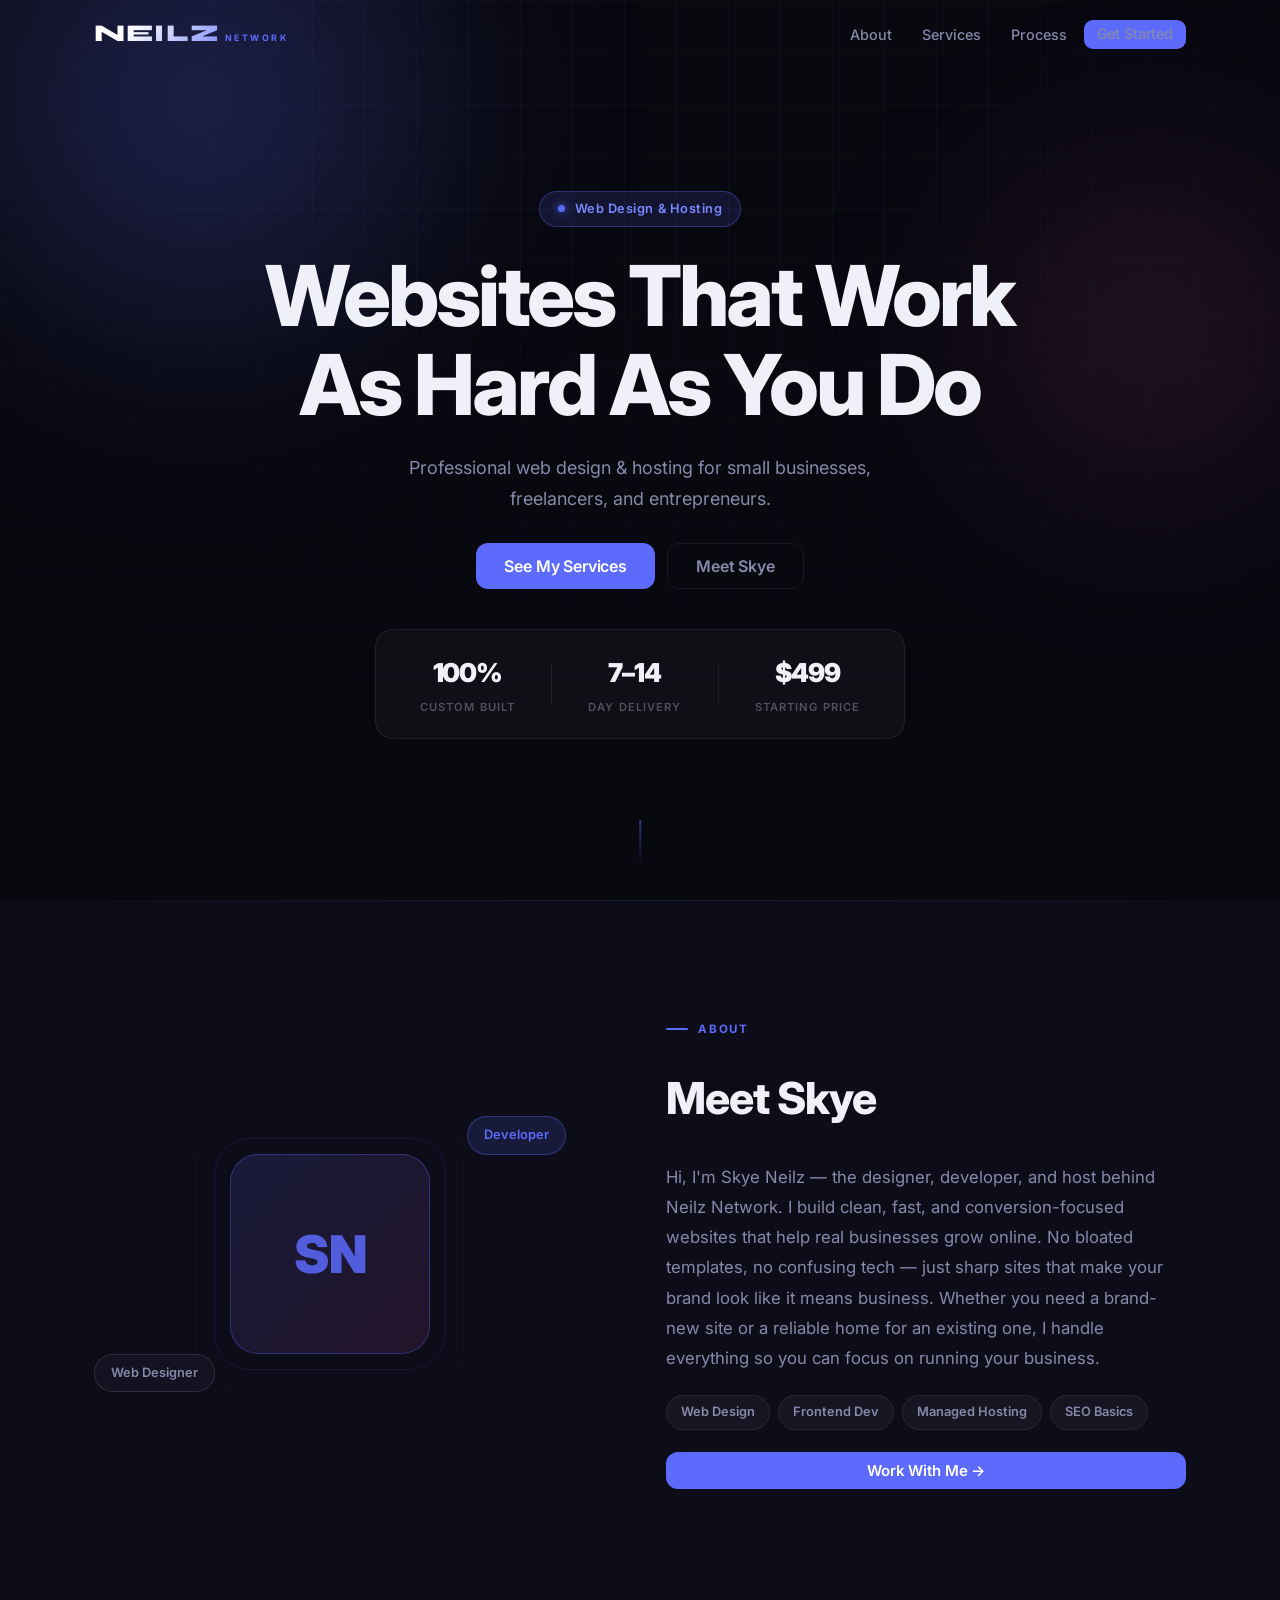
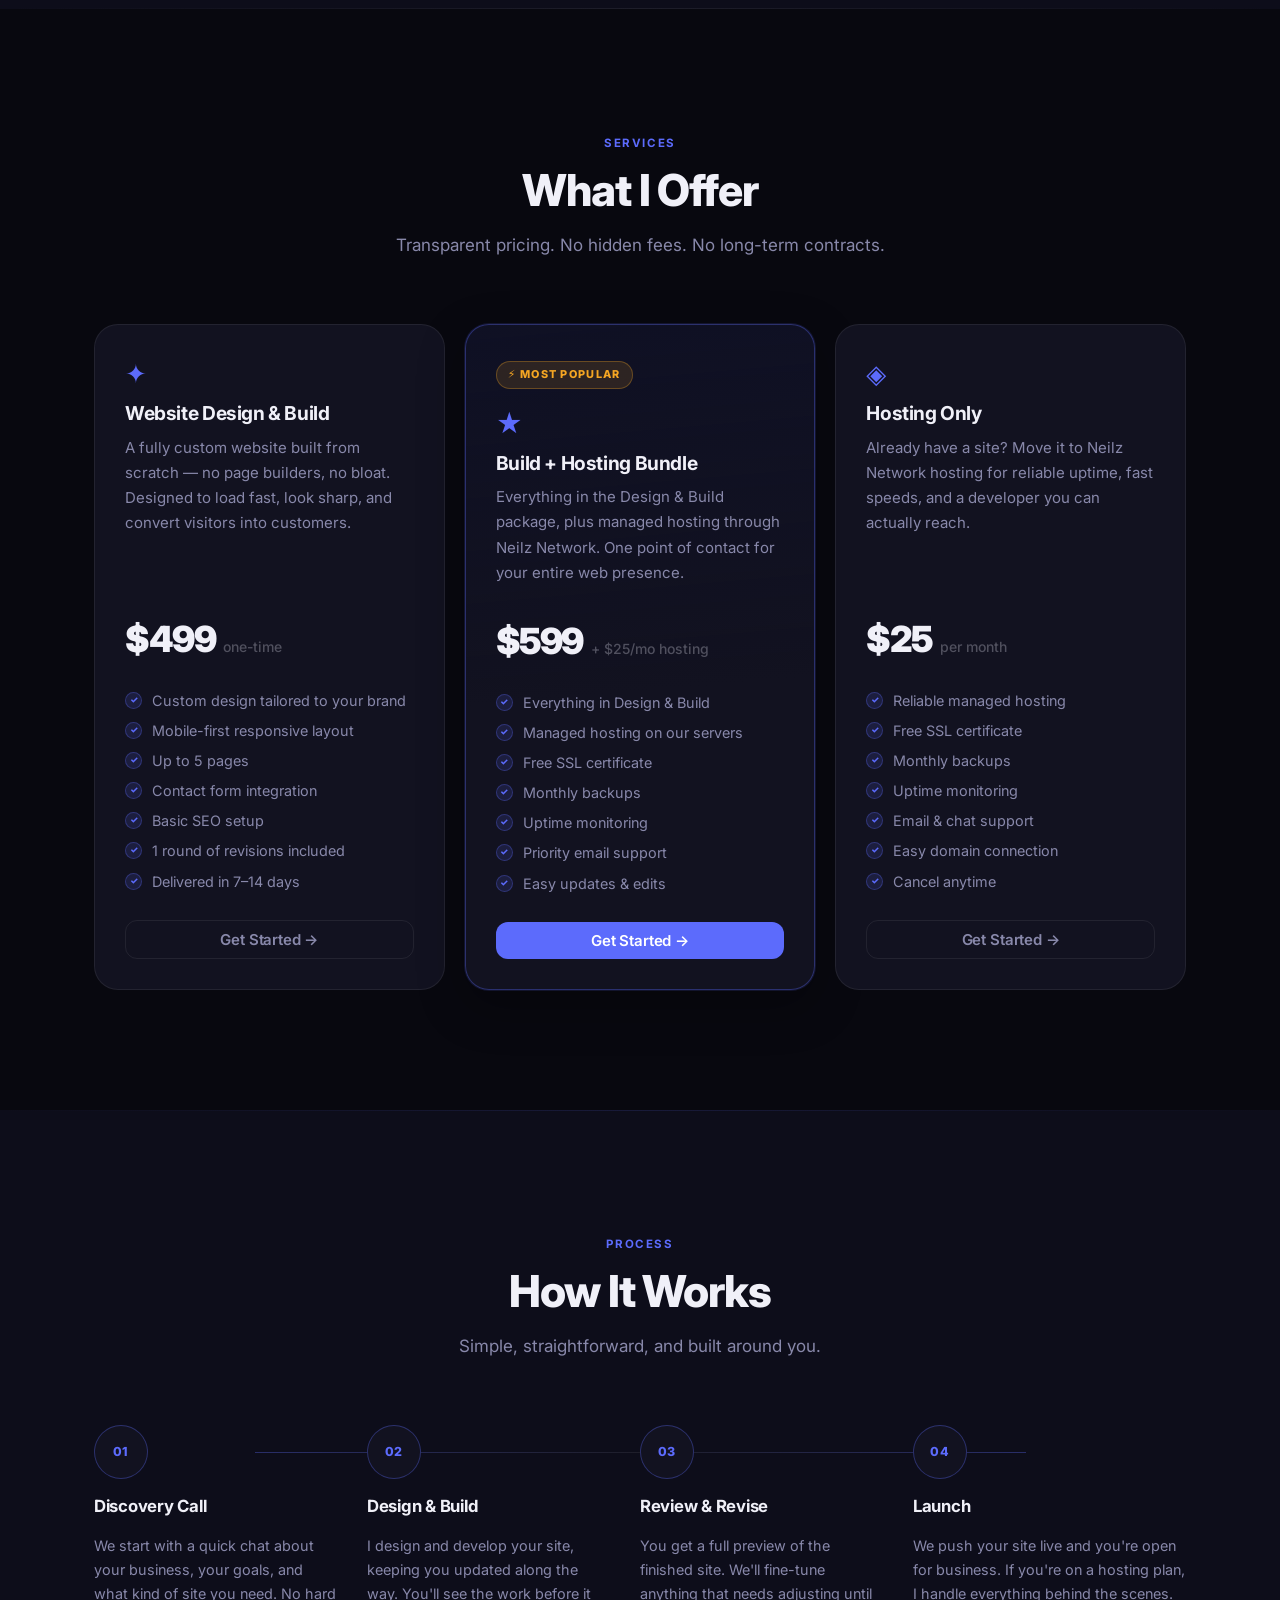
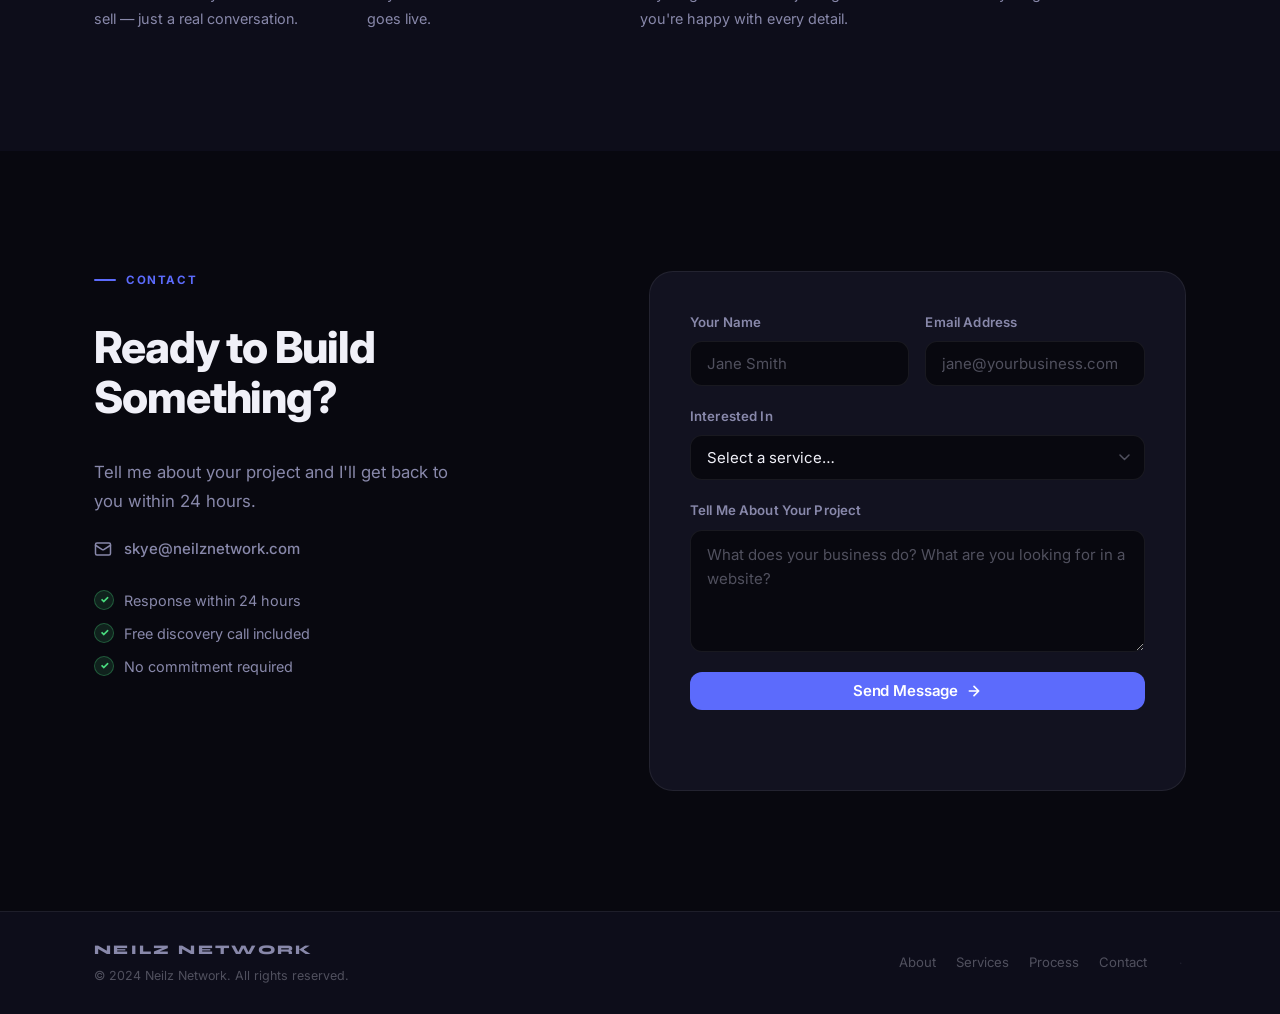
==== index.html @ bbca2c6b "Initial commit — Neilz Network website" ====
<!DOCTYPE html>
<html lang="en">
<head>
  <meta charset="UTF-8">
  <meta name="viewport" content="width=device-width, initial-scale=1.0">
  <title>Neilz Network — Professional Web Design & Hosting</title>
  <meta name="description" content="Professional web design and hosting for small businesses, freelancers, and entrepreneurs. Sites that work as hard as you do.">
  <link rel="preconnect" href="https://fonts.googleapis.com">
  <link rel="preconnect" href="https://fonts.gstatic.com" crossorigin>
  <link href="https://fonts.googleapis.com/css2?family=Inter:wght@400;500;600;700;800;900&family=Syne:wght@700;800&display=swap" rel="stylesheet">
  <link rel="stylesheet" href="css/style.css">
</head>
<body>

  <!-- ── NAV ── -->
  <nav class="nav" id="nav">
    <div class="container nav__inner">
      <a href="#" class="nav__logo">
        <span class="logo-text">NEILZ</span>
        <span class="logo-sub">NETWORK</span>
      </a>
      <ul class="nav__links" id="nav-links">
        <li><a href="#about">About</a></li>
        <li><a href="#services">Services</a></li>
        <li><a href="#process">Process</a></li>
        <li><a href="#contact" class="btn btn--sm btn--primary">Get Started</a></li>
      </ul>
      <button class="nav__hamburger" id="hamburger" aria-label="Open menu" aria-expanded="false">
        <span></span><span></span><span></span>
      </button>
    </div>
  </nav>

  <!-- ── HERO ── -->
  <section class="hero" id="hero">
    <div class="hero__bg">
      <div class="hero__grid"></div>
      <div class="hero__orb hero__orb--1"></div>
      <div class="hero__orb hero__orb--2"></div>
    </div>
    <div class="container hero__inner">
      <div class="hero__badge">
        <span class="hero__badge-dot"></span>
        Web Design &amp; Hosting
      </div>
      <h1 class="hero__headline" id="hero-headline">
        Websites That Work<br>As Hard As You Do
      </h1>
      <p class="hero__sub" id="hero-sub">
        Professional web design &amp; hosting for small businesses, freelancers, and entrepreneurs.
      </p>
      <div class="hero__ctas">
        <a href="#services" class="btn btn--primary btn--lg" id="hero-cta">See My Services</a>
        <a href="#about" class="btn btn--ghost btn--lg">Meet Skye</a>
      </div>
      <div class="hero__stats">
        <div class="stat">
          <span class="stat__num">100%</span>
          <span class="stat__label">Custom Built</span>
        </div>
        <div class="stat__divider"></div>
        <div class="stat">
          <span class="stat__num">7–14</span>
          <span class="stat__label">Day Delivery</span>
        </div>
        <div class="stat__divider"></div>
        <div class="stat">
          <span class="stat__num">$499</span>
          <span class="stat__label">Starting Price</span>
        </div>
      </div>
    </div>
    <div class="hero__scroll-indicator" aria-hidden="true">
      <span></span>
    </div>
  </section>

  <!-- ── ABOUT ── -->
  <section class="about section" id="about">
    <div class="container about__inner">
      <div class="about__visual" aria-hidden="true">
        <div class="about__avatar-wrap">
          <div class="about__avatar">
            <span class="about__initials" id="about-initials">SN</span>
          </div>
          <div class="about__avatar-ring about__avatar-ring--1"></div>
          <div class="about__avatar-ring about__avatar-ring--2"></div>
        </div>
        <div class="about__tag about__tag--1">Web Designer</div>
        <div class="about__tag about__tag--2">Developer</div>
      </div>
      <div class="about__content">
        <div class="section-label">About</div>
        <h2 class="section-title" id="about-title">Meet Skye</h2>
        <p class="about__text" id="about-text">
          Hi, I'm Skye Neilz — the designer, developer, and host behind Neilz Network.
        </p>
        <div class="about__skills">
          <span class="skill-tag">Web Design</span>
          <span class="skill-tag">Frontend Dev</span>
          <span class="skill-tag">Managed Hosting</span>
          <span class="skill-tag">SEO Basics</span>
        </div>
        <a href="#contact" class="btn btn--primary">Work With Me →</a>
      </div>
    </div>
  </section>

  <!-- ── SERVICES ── -->
  <section class="services section" id="services">
    <div class="container">
      <div class="section-header">
        <div class="section-label">Services</div>
        <h2 class="section-title">What I Offer</h2>
        <p class="section-sub">Transparent pricing. No hidden fees. No long-term contracts.</p>
      </div>
      <div class="services__grid" id="services-grid">
        <!-- populated by main.js -->
      </div>
    </div>
  </section>

  <!-- ── PROCESS ── -->
  <section class="process section" id="process">
    <div class="container">
      <div class="section-header">
        <div class="section-label">Process</div>
        <h2 class="section-title">How It Works</h2>
        <p class="section-sub">Simple, straightforward, and built around you.</p>
      </div>
      <div class="process__steps" id="process-steps">
        <!-- populated by main.js -->
      </div>
    </div>
  </section>

  <!-- ── CONTACT ── -->
  <section class="contact section" id="contact">
    <div class="container contact__inner">
      <div class="contact__content">
        <div class="section-label">Contact</div>
        <h2 class="section-title">Ready to Build<br>Something?</h2>
        <p class="contact__sub">Tell me about your project and I'll get back to you within 24 hours.</p>
        <div class="contact__details">
          <a href="mailto:skye@neilznetwork.com" class="contact__email" id="contact-email">
            <svg width="18" height="18" viewBox="0 0 24 24" fill="none" stroke="currentColor" stroke-width="2" stroke-linecap="round" stroke-linejoin="round" aria-hidden="true">
              <rect x="2" y="4" width="20" height="16" rx="2"/>
              <path d="m22 7-8.97 5.7a1.94 1.94 0 0 1-2.06 0L2 7"/>
            </svg>
            <span id="contact-email-text">skye@neilznetwork.com</span>
          </a>
        </div>
        <div class="contact__promise">
          <div class="promise-item">
            <span class="promise-check">✓</span> Response within 24 hours
          </div>
          <div class="promise-item">
            <span class="promise-check">✓</span> Free discovery call included
          </div>
          <div class="promise-item">
            <span class="promise-check">✓</span> No commitment required
          </div>
        </div>
      </div>
      <form class="contact__form" id="contact-form" novalidate>
        <div class="form-row">
          <div class="form-group">
            <label for="contact-name">Your Name</label>
            <input type="text" id="contact-name" name="name" placeholder="Jane Smith" required autocomplete="name">
          </div>
          <div class="form-group">
            <label for="contact-email-field">Email Address</label>
            <input type="email" id="contact-email-field" name="email" placeholder="jane@yourbusiness.com" required autocomplete="email">
          </div>
        </div>
        <div class="form-group">
          <label for="contact-service">Interested In</label>
          <select id="contact-service" name="service">
            <option value="">Select a service…</option>
          </select>
        </div>
        <div class="form-group">
          <label for="contact-message">Tell Me About Your Project</label>
          <textarea id="contact-message" name="message" rows="4" placeholder="What does your business do? What are you looking for in a website?"></textarea>
        </div>
        <button type="submit" class="btn btn--primary btn--full">
          Send Message
          <svg width="16" height="16" viewBox="0 0 24 24" fill="none" stroke="currentColor" stroke-width="2.5" stroke-linecap="round" stroke-linejoin="round" aria-hidden="true"><path d="M5 12h14M12 5l7 7-7 7"/></svg>
        </button>
        <p class="form-note" id="form-note" role="status" aria-live="polite"></p>
      </form>
    </div>
  </section>

  <!-- ── FOOTER ── -->
  <footer class="footer">
    <div class="container footer__inner">
      <div class="footer__left">
        <span class="footer__logo">NEILZ NETWORK</span>
        <p class="footer__copy" id="footer-copy">© 2024 Neilz Network. All rights reserved.</p>
      </div>
      <div class="footer__right">
        <nav class="footer__nav" aria-label="Footer navigation">
          <a href="#about">About</a>
          <a href="#services">Services</a>
          <a href="#process">Process</a>
          <a href="#contact">Contact</a>
        </nav>
        <!-- Hidden admin link — do not style obviously -->
        <a href="admin/" class="footer__admin-link" tabindex="-1" aria-hidden="true">&middot;</a>
      </div>
    </div>
  </footer>

  <script src="js/main.js"></script>
</body>
</html>
---- css/style.css ----
/* ============================================================
   NEILZ NETWORK — Main Stylesheet
   ============================================================ */

/* --- Reset & Base --- */
*, *::before, *::after { box-sizing: border-box; margin: 0; padding: 0; }

:root {
  --bg:           #08080f;
  --surface:      #0d0d1a;
  --card:         #121220;
  --card-hover:   #171728;
  --border:       rgba(255, 255, 255, 0.07);
  --border-hi:    rgba(255, 255, 255, 0.12);

  --accent:       #5c6bfc;
  --accent-light: #7a87fd;
  --accent-dim:   rgba(92, 107, 252, 0.14);
  --accent-glow:  rgba(92, 107, 252, 0.28);
  --accent-border:rgba(92, 107, 252, 0.35);

  --gold:         #f5a623;
  --gold-dim:     rgba(245, 166, 35, 0.13);
  --gold-border:  rgba(245, 166, 35, 0.30);

  --green:        #4ade80;
  --red:          #f87171;

  --text:         #f0f0f8;
  --text-muted:   #8888aa;
  --text-dim:     #50505e;

  --radius:       12px;
  --radius-lg:    18px;
  --radius-xl:    24px;
  --radius-full:  9999px;

  --ease:         cubic-bezier(0.25, 0.46, 0.45, 0.94);
  --t:            0.2s;
  --t-slow:       0.4s;

  --nav-h:        70px;
  --max-w:        1140px;
}

html { scroll-behavior: smooth; font-size: 16px; }

body {
  font-family: 'Inter', system-ui, -apple-system, sans-serif;
  background: var(--bg);
  color: var(--text);
  line-height: 1.6;
  overflow-x: hidden;
  -webkit-font-smoothing: antialiased;
  -moz-osx-font-smoothing: grayscale;
}

h1, h2, h3 {
  line-height: 1.12;
  font-weight: 800;
  letter-spacing: -0.025em;
  color: var(--text);
}

p { color: var(--text-muted); }
a { color: inherit; text-decoration: none; }
ul { list-style: none; }
input, select, textarea, button { font-family: inherit; }
img { display: block; max-width: 100%; }

/* --- Layout --- */
.container {
  max-width: var(--max-w);
  margin: 0 auto;
  padding: 0 24px;
}

.section { padding: 120px 0; }

/* --- Section labels & headings --- */
.section-label {
  display: inline-flex;
  align-items: center;
  gap: 10px;
  font-size: 0.72rem;
  font-weight: 700;
  letter-spacing: 0.14em;
  text-transform: uppercase;
  color: var(--accent);
  margin-bottom: 14px;
}

.section-label::before {
  content: '';
  display: block;
  width: 22px;
  height: 2px;
  background: var(--accent);
  border-radius: 2px;
  flex-shrink: 0;
}

.section-title {
  font-size: clamp(2rem, 4vw, 2.75rem);
  margin-bottom: 16px;
}

.section-sub {
  font-size: 1.0625rem;
  color: var(--text-muted);
  max-width: 500px;
  line-height: 1.7;
}

.section-header {
  text-align: center;
  margin-bottom: 64px;
}

.section-header .section-label {
  justify-content: center;
}

.section-header .section-label::before { display: none; }
.section-header .section-sub { margin: 0 auto; }

/* ============================================================
   BUTTONS
   ============================================================ */
.btn {
  display: inline-flex;
  align-items: center;
  justify-content: center;
  gap: 8px;
  font-weight: 600;
  font-size: 0.9375rem;
  letter-spacing: -0.01em;
  border: none;
  border-radius: var(--radius);
  padding: 11px 22px;
  cursor: pointer;
  transition: background var(--t) var(--ease),
              color var(--t) var(--ease),
              border-color var(--t) var(--ease),
              box-shadow var(--t) var(--ease),
              transform var(--t) var(--ease);
  white-space: nowrap;
  text-decoration: none;
  line-height: 1;
}

.btn--sm  { padding: 8px 16px; font-size: 0.85rem; border-radius: 9px; }
.btn--lg  { padding: 14px 28px; font-size: 1rem; }
.btn--full { width: 100%; }

.btn--primary {
  background: var(--accent);
  color: #fff;
}
.btn--primary:hover {
  background: var(--accent-light);
  box-shadow: 0 0 28px var(--accent-glow);
  transform: translateY(-1px);
}
.btn--primary:active { transform: translateY(0); }

.btn--ghost {
  background: transparent;
  color: var(--text-muted);
  border: 1px solid var(--border);
}
.btn--ghost:hover {
  color: var(--text);
  border-color: var(--border-hi);
  background: rgba(255, 255, 255, 0.04);
}

/* ============================================================
   NAV
   ============================================================ */
.nav {
  position: fixed;
  inset: 0 0 auto 0;
  z-index: 200;
  height: var(--nav-h);
  transition: background var(--t-slow), backdrop-filter var(--t-slow), border-color var(--t-slow);
  border-bottom: 1px solid transparent;
}

.nav.scrolled {
  background: rgba(8, 8, 15, 0.88);
  backdrop-filter: blur(20px) saturate(1.4);
  -webkit-backdrop-filter: blur(20px) saturate(1.4);
  border-bottom-color: var(--border);
}

.nav__inner {
  display: flex;
  align-items: center;
  justify-content: space-between;
  height: 100%;
}

.nav__logo {
  display: flex;
  align-items: baseline;
  gap: 5px;
  text-decoration: none;
  flex-shrink: 0;
}

.logo-text {
  font-family: 'Syne', sans-serif;
  font-size: 1.5rem;
  font-weight: 800;
  letter-spacing: 0.05em;
  background: linear-gradient(135deg, #fff 30%, var(--accent-light) 100%);
  -webkit-background-clip: text;
  -webkit-text-fill-color: transparent;
  background-clip: text;
}

.logo-sub {
  font-size: 0.55rem;
  font-weight: 700;
  letter-spacing: 0.28em;
  text-transform: uppercase;
  color: var(--accent);
  -webkit-text-fill-color: var(--accent);
}

.nav__links {
  display: flex;
  align-items: center;
  gap: 4px;
}

.nav__links a {
  font-size: 0.9rem;
  font-weight: 500;
  color: var(--text-muted);
  padding: 7px 13px;
  border-radius: 9px;
  transition: color var(--t), background var(--t);
}

.nav__links a:not(.btn):hover {
  color: var(--text);
  background: rgba(255,255,255,0.05);
}

.nav__hamburger {
  display: none;
  flex-direction: column;
  gap: 5px;
  background: none;
  border: none;
  cursor: pointer;
  padding: 6px;
  border-radius: 8px;
}

.nav__hamburger span {
  display: block;
  width: 22px;
  height: 2px;
  background: var(--text-muted);
  border-radius: 2px;
  transition: transform var(--t), opacity var(--t);
}

.nav__hamburger.open span:nth-child(1) { transform: translateY(7px) rotate(45deg); }
.nav__hamburger.open span:nth-child(2) { opacity: 0; }
.nav__hamburger.open span:nth-child(3) { transform: translateY(-7px) rotate(-45deg); }

/* Mobile nav drawer */
.nav__links.mobile-open {
  display: flex;
  flex-direction: column;
  align-items: stretch;
  position: fixed;
  top: var(--nav-h);
  left: 0;
  right: 0;
  background: rgba(8, 8, 15, 0.97);
  backdrop-filter: blur(24px);
  -webkit-backdrop-filter: blur(24px);
  border-bottom: 1px solid var(--border);
  padding: 16px 20px 24px;
  gap: 4px;
}

.nav__links.mobile-open a {
  padding: 12px 16px;
  font-size: 1rem;
}

/* ============================================================
   HERO
   ============================================================ */
.hero {
  position: relative;
  min-height: 100vh;
  display: flex;
  align-items: center;
  padding: calc(var(--nav-h) + 60px) 0 100px;
  overflow: hidden;
}

/* Background layers */
.hero__bg { position: absolute; inset: 0; z-index: 0; pointer-events: none; }

.hero__grid {
  position: absolute;
  inset: 0;
  background-image:
    linear-gradient(rgba(92, 107, 252, 0.055) 1px, transparent 1px),
    linear-gradient(90deg, rgba(92, 107, 252, 0.055) 1px, transparent 1px);
  background-size: 52px 52px;
  mask-image: radial-gradient(ellipse 80% 70% at 50% 10%, black 30%, transparent 100%);
  -webkit-mask-image: radial-gradient(ellipse 80% 70% at 50% 10%, black 30%, transparent 100%);
}

.hero__orb {
  position: absolute;
  border-radius: 50%;
  filter: blur(90px);
  pointer-events: none;
}

.hero__orb--1 {
  width: 700px;
  height: 700px;
  background: radial-gradient(circle, rgba(92, 107, 252, 0.32), transparent 65%);
  top: -250px;
  left: -150px;
  animation: orbFloat1 18s ease-in-out infinite;
}

.hero__orb--2 {
  width: 500px;
  height: 500px;
  background: radial-gradient(circle, rgba(220, 80, 180, 0.18), transparent 65%);
  top: 80px;
  right: -120px;
  animation: orbFloat2 22s ease-in-out infinite;
}

@keyframes orbFloat1 {
  0%, 100% { transform: translate(0, 0) scale(1); }
  50% { transform: translate(40px, 30px) scale(1.05); }
}

@keyframes orbFloat2 {
  0%, 100% { transform: translate(0, 0) scale(1); }
  50% { transform: translate(-30px, 20px) scale(0.95); }
}

/* Hero content */
.hero__inner {
  position: relative;
  z-index: 1;
  display: flex;
  flex-direction: column;
  align-items: center;
  text-align: center;
  gap: 24px;
}

.hero__badge {
  display: inline-flex;
  align-items: center;
  gap: 10px;
  background: var(--accent-dim);
  border: 1px solid var(--accent-border);
  color: var(--accent-light);
  font-size: 0.8rem;
  font-weight: 600;
  letter-spacing: 0.04em;
  padding: 7px 18px;
  border-radius: var(--radius-full);
  animation: fadeSlideDown 0.6s var(--ease) both;
}

.hero__badge-dot {
  width: 7px;
  height: 7px;
  border-radius: 50%;
  background: var(--accent);
  box-shadow: 0 0 10px var(--accent);
  flex-shrink: 0;
  animation: pulse 2.5s ease infinite;
}

@keyframes pulse {
  0%, 100% { opacity: 1; transform: scale(1); }
  50% { opacity: 0.4; transform: scale(0.75); }
}

.hero__headline {
  font-size: clamp(2.8rem, 7.5vw, 5.25rem);
  letter-spacing: -0.035em;
  line-height: 1.06;
  max-width: 840px;
  animation: fadeSlideDown 0.7s var(--ease) 0.1s both;
}

.hero__sub {
  font-size: 1.125rem;
  color: var(--text-muted);
  max-width: 480px;
  line-height: 1.72;
  animation: fadeSlideDown 0.7s var(--ease) 0.2s both;
}

.hero__ctas {
  display: flex;
  gap: 12px;
  flex-wrap: wrap;
  justify-content: center;
  margin-top: 4px;
  animation: fadeSlideDown 0.7s var(--ease) 0.3s both;
}

.hero__stats {
  display: flex;
  align-items: center;
  gap: 36px;
  margin-top: 16px;
  padding: 22px 44px;
  background: rgba(255, 255, 255, 0.03);
  border: 1px solid var(--border);
  border-radius: var(--radius-lg);
  animation: fadeSlideDown 0.7s var(--ease) 0.4s both;
}

.stat { text-align: center; }

.stat__num {
  display: block;
  font-size: 1.625rem;
  font-weight: 900;
  color: var(--text);
  letter-spacing: -0.04em;
}

.stat__label {
  display: block;
  font-size: 0.7rem;
  font-weight: 600;
  color: var(--text-dim);
  text-transform: uppercase;
  letter-spacing: 0.1em;
  margin-top: 5px;
}

.stat__divider {
  width: 1px;
  height: 40px;
  background: var(--border);
  flex-shrink: 0;
}

.hero__scroll-indicator {
  position: absolute;
  bottom: 36px;
  left: 50%;
  transform: translateX(-50%);
  display: flex;
  flex-direction: column;
  align-items: center;
  opacity: 0.5;
}

.hero__scroll-indicator span {
  display: block;
  width: 1.5px;
  height: 44px;
  background: linear-gradient(to bottom, var(--accent), transparent);
  animation: scrollDrop 2.2s ease infinite;
}

@keyframes scrollDrop {
  0%   { transform: scaleY(0); transform-origin: top; opacity: 1; }
  45%  { transform: scaleY(1); transform-origin: top; opacity: 1; }
  55%  { transform: scaleY(1); transform-origin: bottom; opacity: 1; }
  100% { transform: scaleY(0); transform-origin: bottom; opacity: 0; }
}

@keyframes fadeSlideDown {
  from { opacity: 0; transform: translateY(18px); }
  to   { opacity: 1; transform: translateY(0); }
}

/* ============================================================
   ABOUT
   ============================================================ */
.about {
  background: var(--surface);
  position: relative;
  overflow: hidden;
}

.about::before, .about::after {
  content: '';
  position: absolute;
  left: 0; right: 0;
  height: 1px;
}
.about::before { top: 0; background: linear-gradient(90deg, transparent, var(--accent-dim), transparent); }
.about::after  { bottom: 0; background: linear-gradient(90deg, transparent, var(--border), transparent); }

.about__inner {
  display: grid;
  grid-template-columns: 1fr 1.1fr;
  gap: 100px;
  align-items: center;
}

.about__visual {
  position: relative;
  display: flex;
  align-items: center;
  justify-content: center;
  height: 340px;
}

.about__avatar-wrap {
  position: relative;
  display: flex;
  align-items: center;
  justify-content: center;
}

.about__avatar {
  width: 200px;
  height: 200px;
  border-radius: 28px;
  background: linear-gradient(135deg, var(--accent-dim), rgba(220, 80, 180, 0.1));
  border: 1px solid var(--accent-border);
  display: flex;
  align-items: center;
  justify-content: center;
  position: relative;
  z-index: 2;
}

.about__initials {
  font-size: 3.25rem;
  font-weight: 900;
  color: var(--accent);
  letter-spacing: -0.02em;
  opacity: 0.85;
}

.about__avatar-ring {
  position: absolute;
  border-radius: 36px;
  border: 1px solid var(--accent-border);
  z-index: 1;
}

.about__avatar-ring--1 {
  width: 232px;
  height: 232px;
  opacity: 0.35;
  animation: ringPulse 3s ease infinite;
}

.about__avatar-ring--2 {
  width: 268px;
  height: 268px;
  opacity: 0.15;
  animation: ringPulse 3s ease 1s infinite;
}

@keyframes ringPulse {
  0%, 100% { transform: scale(1); }
  50% { transform: scale(1.03); }
}

.about__tag {
  position: absolute;
  background: var(--card);
  border: 1px solid var(--border-hi);
  border-radius: 100px;
  padding: 8px 16px;
  font-size: 0.8rem;
  font-weight: 600;
  color: var(--text-muted);
  white-space: nowrap;
}

.about__tag--1 { bottom: 32px; left: 0; }
.about__tag--2 { top: 32px; right: 0; color: var(--accent); border-color: var(--accent-border); background: var(--accent-dim); }

.about__content {
  display: flex;
  flex-direction: column;
  gap: 22px;
}

.about__text {
  font-size: 1.05rem;
  line-height: 1.8;
  color: var(--text-muted);
}

.about__skills {
  display: flex;
  flex-wrap: wrap;
  gap: 8px;
}

.skill-tag {
  font-size: 0.8rem;
  font-weight: 600;
  color: var(--text-muted);
  background: rgba(255, 255, 255, 0.04);
  border: 1px solid var(--border);
  padding: 6px 14px;
  border-radius: var(--radius-full);
  transition: all var(--t);
}

.skill-tag:hover {
  color: var(--accent);
  border-color: var(--accent-border);
  background: var(--accent-dim);
}

/* ============================================================
   SERVICES
   ============================================================ */
.services { background: var(--bg); }

.services__grid {
  display: grid;
  grid-template-columns: repeat(3, 1fr);
  gap: 20px;
  align-items: stretch;
}

.service-card {
  background: var(--card);
  border: 1px solid var(--border);
  border-radius: var(--radius-xl);
  padding: 36px 30px 30px;
  display: flex;
  flex-direction: column;
  position: relative;
  overflow: hidden;
  transition: border-color var(--t-slow), box-shadow var(--t-slow), transform var(--t-slow);
}

.service-card::before {
  content: '';
  position: absolute;
  inset: 0;
  background: radial-gradient(circle at 50% 0%, var(--accent-dim), transparent 65%);
  opacity: 0;
  transition: opacity var(--t-slow);
  pointer-events: none;
}

.service-card:hover {
  border-color: var(--accent-border);
  transform: translateY(-6px);
  box-shadow: 0 24px 64px rgba(0, 0, 0, 0.5), 0 0 0 1px rgba(92, 107, 252, 0.12);
}

.service-card:hover::before { opacity: 1; }

.service-card--featured {
  border-color: var(--accent-border);
  background: linear-gradient(175deg, rgba(92, 107, 252, 0.09) 0%, var(--card) 55%);
  box-shadow: 0 0 0 1px rgba(92, 107, 252, 0.14), 0 16px 48px rgba(0, 0, 0, 0.3);
}

.service-card--featured:hover {
  box-shadow: 0 0 0 1px rgba(92, 107, 252, 0.45), 0 28px 80px rgba(92, 107, 252, 0.18);
}

.service-card__badge {
  display: inline-flex;
  align-items: center;
  gap: 6px;
  background: var(--gold-dim);
  border: 1px solid var(--gold-border);
  color: var(--gold);
  font-size: 0.68rem;
  font-weight: 800;
  letter-spacing: 0.12em;
  text-transform: uppercase;
  padding: 4px 11px;
  border-radius: var(--radius-full);
  margin-bottom: 22px;
  width: fit-content;
}

.service-card__icon {
  font-size: 1.625rem;
  color: var(--accent);
  margin-bottom: 16px;
  line-height: 1;
  display: block;
}

.service-card__name {
  font-size: 1.2rem;
  font-weight: 700;
  margin-bottom: 10px;
  letter-spacing: -0.02em;
}

.service-card__desc {
  font-size: 0.9375rem;
  color: var(--text-muted);
  line-height: 1.68;
  flex: 1;
}

.service-card__price {
  display: flex;
  align-items: baseline;
  flex-wrap: wrap;
  gap: 8px;
  margin: 28px 0 22px;
}

.price-main {
  font-size: 2.25rem;
  font-weight: 900;
  color: var(--text);
  letter-spacing: -0.04em;
}

.price-note {
  font-size: 0.875rem;
  color: var(--text-dim);
  font-weight: 500;
}

.service-card__features {
  display: flex;
  flex-direction: column;
  gap: 10px;
  margin-bottom: 28px;
}

.feature-item {
  display: flex;
  align-items: flex-start;
  gap: 10px;
  font-size: 0.9rem;
  color: var(--text-muted);
  line-height: 1.4;
}

.feature-check {
  display: flex;
  align-items: center;
  justify-content: center;
  width: 17px;
  height: 17px;
  min-width: 17px;
  background: var(--accent-dim);
  border: 1px solid rgba(92, 107, 252, 0.3);
  border-radius: 50%;
  font-size: 0.58rem;
  color: var(--accent);
  font-weight: 800;
  margin-top: 1px;
}

.service-card .btn {
  margin-top: auto;
}

/* ============================================================
   PROCESS
   ============================================================ */
.process {
  background: var(--surface);
  position: relative;
}

.process::before {
  content: '';
  position: absolute;
  top: 0; left: 0; right: 0;
  height: 1px;
  background: linear-gradient(90deg, transparent, var(--accent-dim), transparent);
}

.process__steps {
  display: grid;
  grid-template-columns: repeat(4, 1fr);
  gap: 0;
  position: relative;
}

.process__connector {
  position: absolute;
  top: 27px;
  left: calc(12.5% + 24px);
  right: calc(12.5% + 24px);
  height: 1px;
  background: linear-gradient(90deg, var(--accent-border), var(--border), var(--accent-border));
}

.process-step {
  padding: 0 28px 0 0;
  display: flex;
  flex-direction: column;
  gap: 18px;
}

.process-step:last-child { padding-right: 0; }

.process-step__num {
  width: 54px;
  height: 54px;
  border-radius: 50%;
  background: var(--card);
  border: 1px solid var(--accent-border);
  display: flex;
  align-items: center;
  justify-content: center;
  font-size: 0.78rem;
  font-weight: 800;
  letter-spacing: 0.06em;
  color: var(--accent);
  position: relative;
  z-index: 1;
  flex-shrink: 0;
  transition: background var(--t), box-shadow var(--t);
}

.process-step:hover .process-step__num {
  background: var(--accent-dim);
  box-shadow: 0 0 20px var(--accent-glow);
}

.process-step__title {
  font-size: 1.05rem;
  font-weight: 700;
  letter-spacing: -0.015em;
}

.process-step__desc {
  font-size: 0.9rem;
  color: var(--text-muted);
  line-height: 1.68;
}

/* ============================================================
   CONTACT
   ============================================================ */
.contact { background: var(--bg); }

.contact__inner {
  display: grid;
  grid-template-columns: 1fr 1.15fr;
  gap: 88px;
  align-items: start;
}

.contact__content {
  display: flex;
  flex-direction: column;
  gap: 20px;
  position: sticky;
  top: calc(var(--nav-h) + 28px);
}

.contact__sub {
  font-size: 1.05rem;
  line-height: 1.75;
  color: var(--text-muted);
  max-width: 360px;
}

.contact__details {
  display: flex;
  flex-direction: column;
  gap: 10px;
}

.contact__email {
  display: inline-flex;
  align-items: center;
  gap: 12px;
  color: var(--text-muted);
  font-size: 0.9375rem;
  font-weight: 500;
  transition: color var(--t);
}

.contact__email:hover { color: var(--accent); }

.contact__promise {
  display: flex;
  flex-direction: column;
  gap: 10px;
  margin-top: 8px;
}

.promise-item {
  display: flex;
  align-items: center;
  gap: 10px;
  font-size: 0.9rem;
  color: var(--text-muted);
}

.promise-check {
  display: inline-flex;
  align-items: center;
  justify-content: center;
  width: 20px;
  height: 20px;
  border-radius: 50%;
  background: rgba(74, 222, 128, 0.12);
  border: 1px solid rgba(74, 222, 128, 0.3);
  color: var(--green);
  font-size: 0.65rem;
  font-weight: 800;
  flex-shrink: 0;
}

/* Form */
.contact__form {
  background: var(--card);
  border: 1px solid var(--border);
  border-radius: var(--radius-xl);
  padding: 40px;
  display: flex;
  flex-direction: column;
  gap: 20px;
}

.form-row {
  display: grid;
  grid-template-columns: 1fr 1fr;
  gap: 16px;
}

.form-group {
  display: flex;
  flex-direction: column;
  gap: 8px;
}

.form-group label {
  font-size: 0.83rem;
  font-weight: 600;
  color: var(--text-muted);
  letter-spacing: 0.01em;
}

.form-group input,
.form-group select,
.form-group textarea {
  width: 100%;
  background: var(--bg);
  border: 1px solid var(--border);
  border-radius: var(--radius);
  padding: 12px 16px;
  color: var(--text);
  font-size: 0.9375rem;
  outline: none;
  transition: border-color var(--t), box-shadow var(--t), background var(--t);
  -webkit-appearance: none;
  appearance: none;
}

.form-group select {
  background-image: url("data:image/svg+xml,%3Csvg xmlns='http://www.w3.org/2000/svg' width='11' height='7' viewBox='0 0 11 7'%3E%3Cpath d='M1 1l4.5 4.5L10 1' stroke='%2350505e' stroke-width='1.5' fill='none' stroke-linecap='round' stroke-linejoin='round'/%3E%3C/svg%3E");
  background-repeat: no-repeat;
  background-position: right 14px center;
  padding-right: 38px;
  cursor: pointer;
}

.form-group select option {
  background: var(--card);
  color: var(--text);
}

.form-group input:focus,
.form-group select:focus,
.form-group textarea:focus {
  border-color: var(--accent);
  background: rgba(8, 8, 15, 0.8);
  box-shadow: 0 0 0 3px var(--accent-dim);
}

.form-group input::placeholder,
.form-group textarea::placeholder {
  color: var(--text-dim);
}

.form-group textarea {
  resize: vertical;
  min-height: 120px;
  line-height: 1.6;
}

.form-note {
  font-size: 0.85rem;
  text-align: center;
  min-height: 20px;
  transition: color var(--t);
}

.form-note.success { color: var(--green); }
.form-note.error   { color: var(--red); }

/* ============================================================
   FOOTER
   ============================================================ */
.footer {
  background: var(--surface);
  border-top: 1px solid var(--border);
  padding: 28px 0;
}

.footer__inner {
  display: flex;
  align-items: center;
  justify-content: space-between;
  gap: 24px;
}

.footer__left {
  display: flex;
  flex-direction: column;
  gap: 5px;
}

.footer__logo {
  font-family: 'Syne', sans-serif;
  font-size: 0.82rem;
  font-weight: 800;
  letter-spacing: 0.18em;
  color: var(--text-muted);
}

.footer__copy {
  font-size: 0.78rem;
  color: var(--text-dim);
}

.footer__right {
  display: flex;
  align-items: center;
  gap: 28px;
}

.footer__nav {
  display: flex;
  gap: 20px;
  flex-wrap: wrap;
}

.footer__nav a {
  font-size: 0.82rem;
  color: var(--text-dim);
  transition: color var(--t);
}

.footer__nav a:hover { color: var(--text-muted); }

/* Invisible admin link — just a dot that blends in */
.footer__admin-link {
  font-size: 0.75rem;
  color: var(--text-dim);
  opacity: 0.3;
  transition: opacity var(--t);
  line-height: 1;
  padding: 4px;
}

.footer__admin-link:hover { opacity: 0.7; }

/* ============================================================
   SCROLL ANIMATIONS
   ============================================================ */
.reveal {
  opacity: 0;
  transform: translateY(22px);
  transition: opacity 0.65s var(--ease), transform 0.65s var(--ease);
}

.reveal.visible {
  opacity: 1;
  transform: translateY(0);
}

.reveal-delay-1 { transition-delay: 0.1s; }
.reveal-delay-2 { transition-delay: 0.2s; }
.reveal-delay-3 { transition-delay: 0.3s; }
.reveal-delay-4 { transition-delay: 0.4s; }

/* ============================================================
   RESPONSIVE
   ============================================================ */
@media (max-width: 1024px) {
  .services__grid {
    grid-template-columns: 1fr;
    max-width: 500px;
    margin: 0 auto;
  }

  .service-card--featured { order: -1; }

  .about__inner {
    grid-template-columns: 1fr;
    gap: 52px;
  }

  .about__visual { height: 220px; }

  .process__steps { grid-template-columns: repeat(2, 1fr); gap: 44px; }
  .process__connector { display: none; }

  .contact__inner { grid-template-columns: 1fr; gap: 52px; }
  .contact__content { position: static; }
}

@media (max-width: 768px) {
  :root { --nav-h: 62px; }

  .nav__links:not(.mobile-open) { display: none; }
  .nav__hamburger { display: flex; }

  .section { padding: 80px 0; }

  .hero { padding-bottom: 80px; }

  .hero__stats {
    flex-direction: column;
    gap: 20px;
    padding: 20px 32px;
    width: 100%;
    max-width: 300px;
  }

  .stat__divider { width: 48px; height: 1px; }

  .about__visual { display: none; }

  .process__steps { grid-template-columns: 1fr; gap: 36px; }

  .section-header { margin-bottom: 44px; }

  .footer__inner { flex-direction: column; align-items: flex-start; gap: 20px; }
  .footer__right { flex-direction: column; align-items: flex-start; gap: 16px; }
  .footer__nav { gap: 16px; }

  .contact__form { padding: 28px 20px; }
  .form-row { grid-template-columns: 1fr; }
}

@media (max-width: 480px) {
  .hero__ctas { flex-direction: column; align-items: stretch; }
  .hero__ctas .btn { text-align: center; justify-content: center; }
  .hero__stats { max-width: 100%; }
  .hero__headline { font-size: 2.6rem; }
}
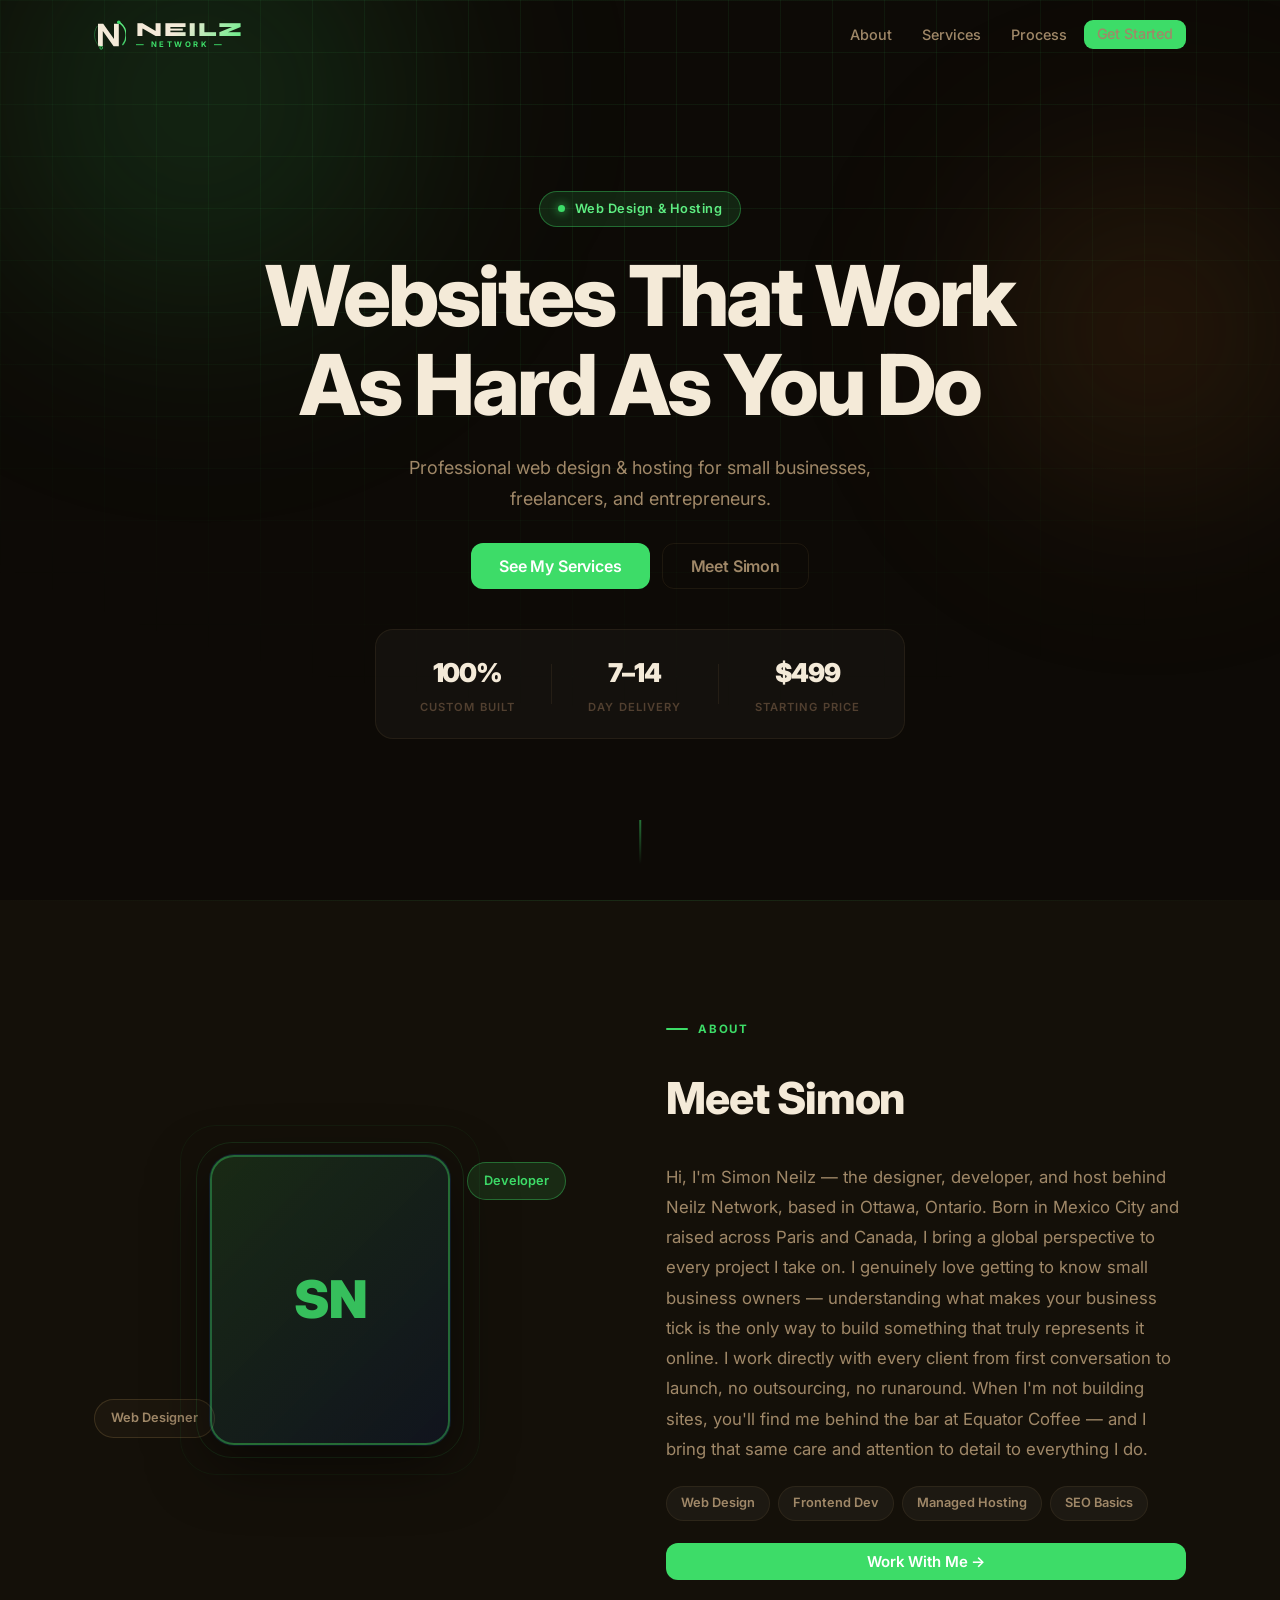
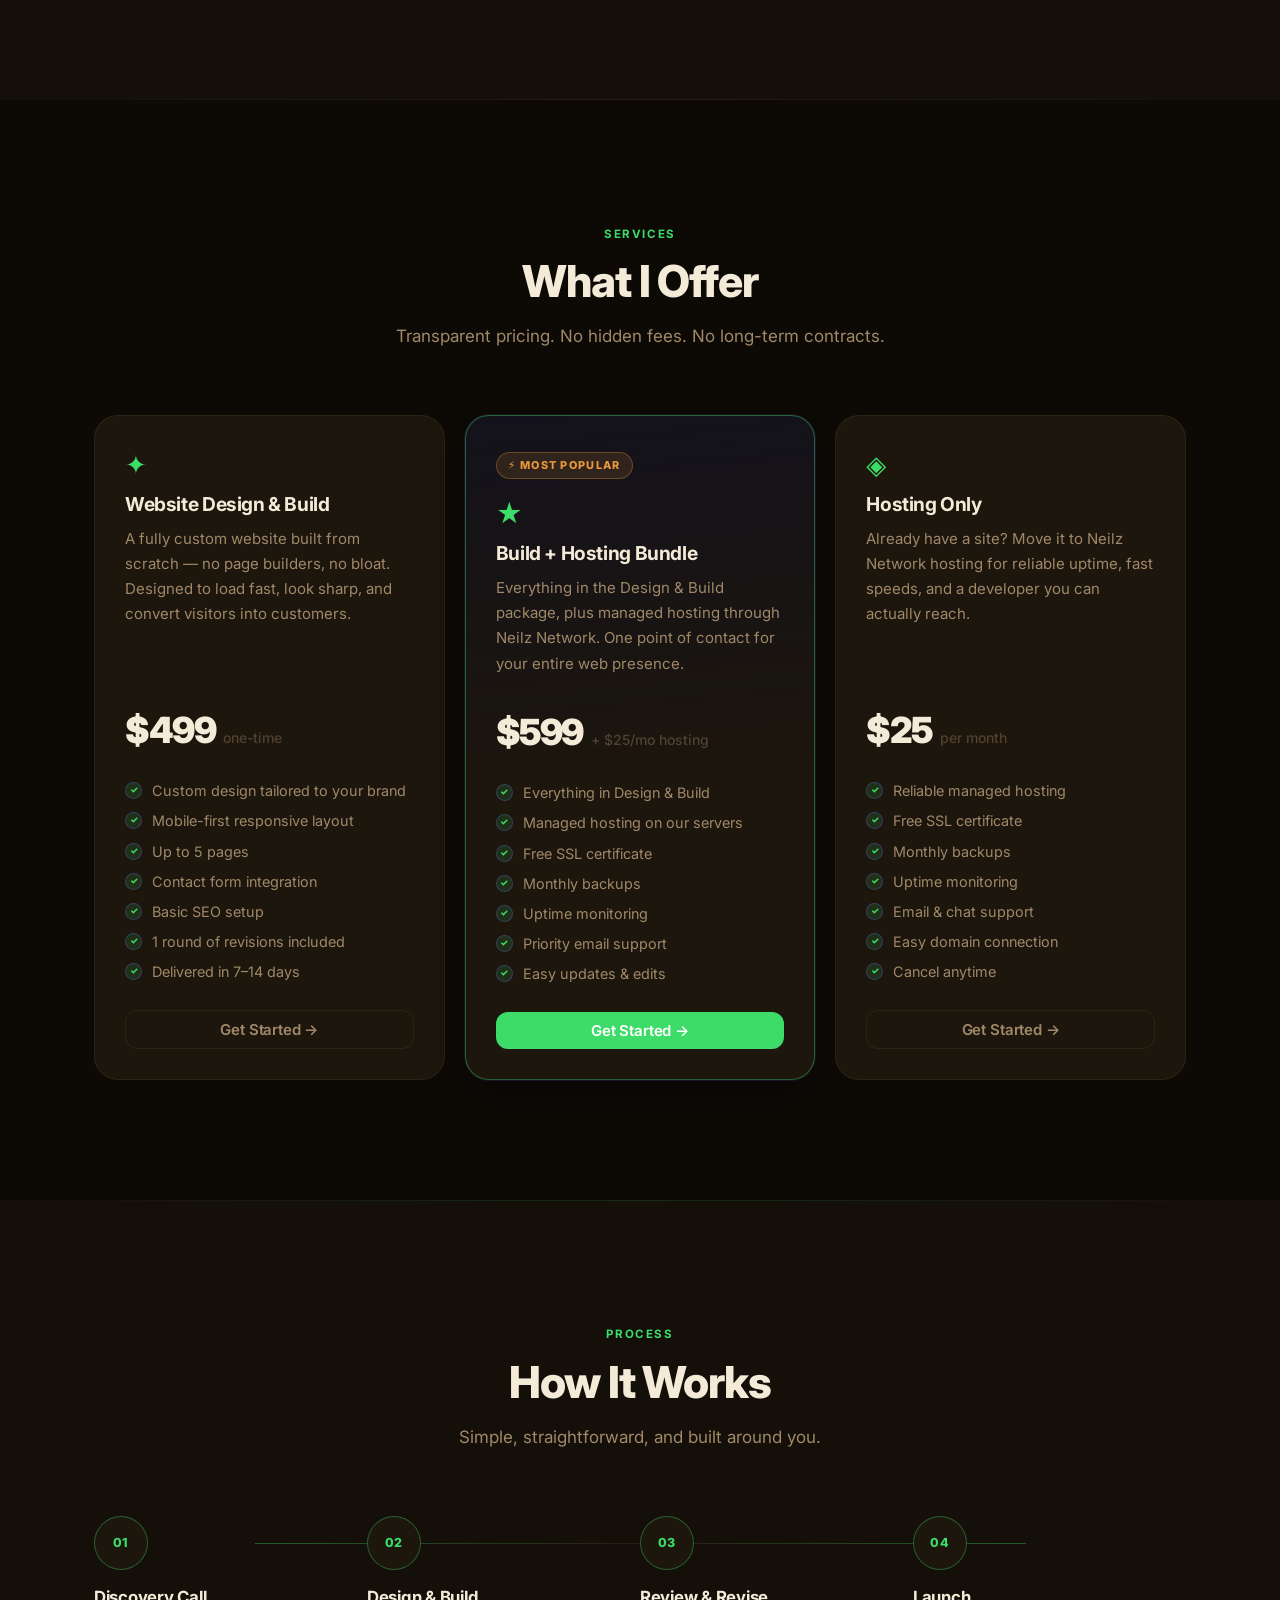
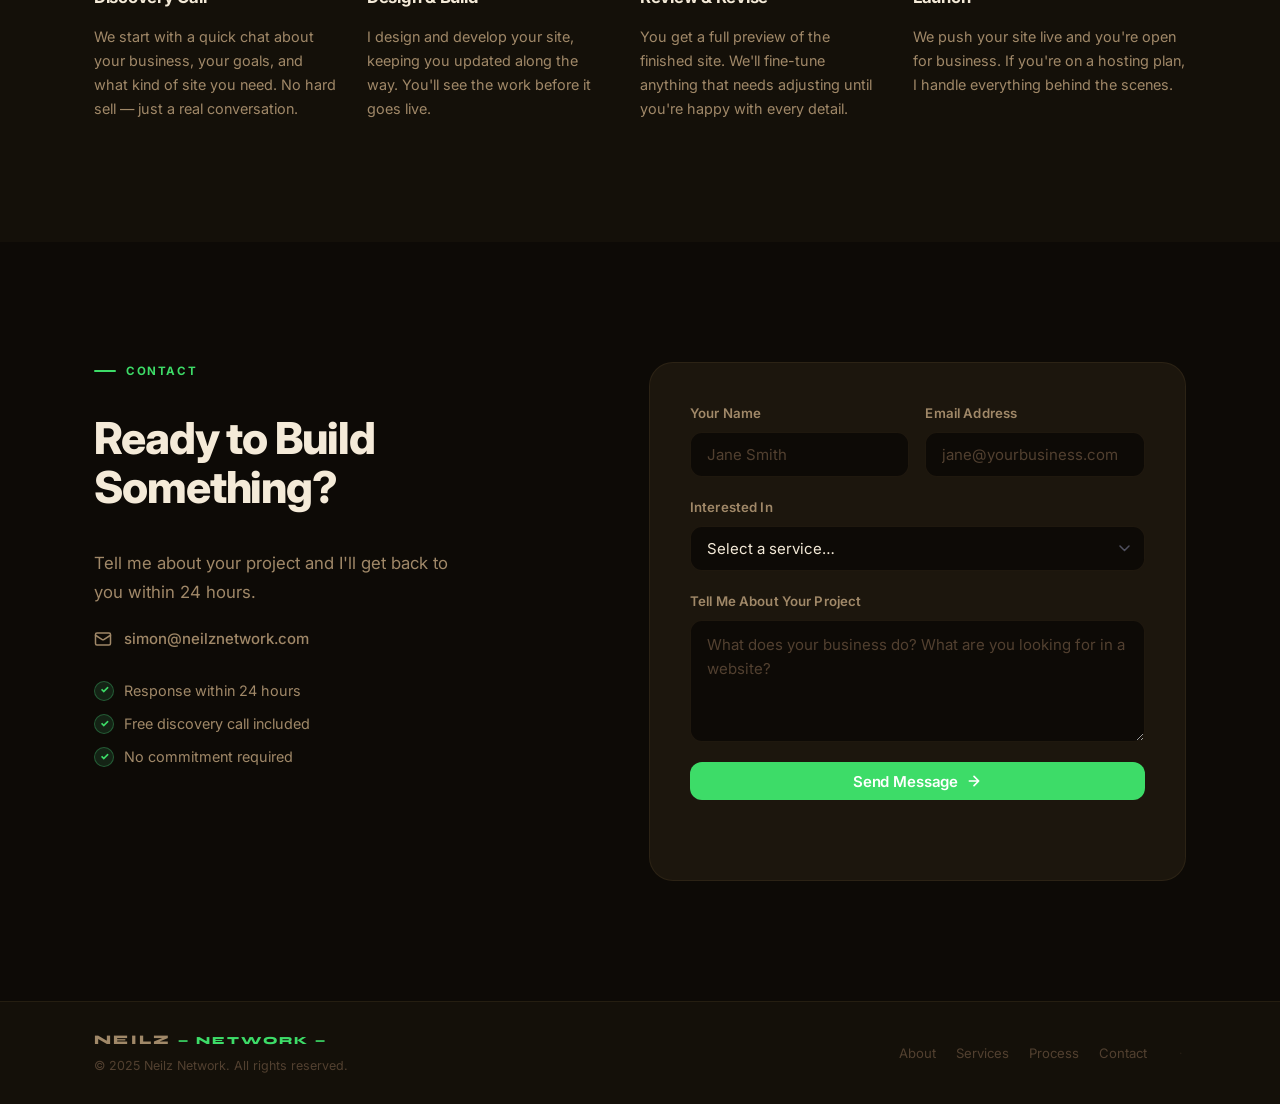
==== commit 8d2d9e26: "Coffee + bash green theme, rename Skye → Simon" ====
--- a/index.html
+++ b/index.html
@@ -16,8 +16,28 @@
   <nav class="nav" id="nav">
     <div class="container nav__inner">
       <a href="#" class="nav__logo">
-        <span class="logo-text">NEILZ</span>
-        <span class="logo-sub">NETWORK</span>
+        <!-- Icon mark — N with orbital arc -->
+        <svg class="logo-icon" viewBox="0 0 80 80" fill="none" xmlns="http://www.w3.org/2000/svg" aria-hidden="true">
+          <defs>
+            <linearGradient id="arcG" x1="65" y1="8" x2="20" y2="72" gradientUnits="userSpaceOnUse">
+              <stop offset="0%" stop-color="#5eed82"/>
+              <stop offset="100%" stop-color="#28a84e"/>
+            </linearGradient>
+          </defs>
+          <!-- Bold N lettermark -->
+          <path d="M10 68 L10 12 L23 12 L50 50 L50 12 L62 12 L62 68 L49 68 L22 30 L22 68 Z" fill="#f4ead8"/>
+          <!-- Orbital arc sweeping right side -->
+          <path d="M62 8 A38 38 0 0 1 72 64" stroke="url(#arcG)" stroke-width="3.5" stroke-linecap="round"/>
+          <!-- Arc bottom-left -->
+          <path d="M8 18 A38 38 0 0 0 18 72" stroke="url(#arcG)" stroke-width="2" stroke-linecap="round" opacity="0.5"/>
+          <!-- Nodes -->
+          <circle cx="62" cy="8"  r="4.5" fill="#3ddc68"/>
+          <circle cx="18" cy="72" r="3.5" fill="none" stroke="#3ddc68" stroke-width="2"/>
+        </svg>
+        <div class="logo-wordmark">
+          <span class="logo-text">NEILZ</span>
+          <span class="logo-sub">— NETWORK —</span>
+        </div>
       </a>
       <ul class="nav__links" id="nav-links">
         <li><a href="#about">About</a></li>
@@ -51,7 +71,7 @@
       </p>
       <div class="hero__ctas">
         <a href="#services" class="btn btn--primary btn--lg" id="hero-cta">See My Services</a>
-        <a href="#about" class="btn btn--ghost btn--lg">Meet Skye</a>
+        <a href="#about" class="btn btn--ghost btn--lg">Meet Simon</a>
       </div>
       <div class="hero__stats">
         <div class="stat">
@@ -78,10 +98,16 @@
   <!-- ── ABOUT ── -->
   <section class="about section" id="about">
     <div class="container about__inner">
-      <div class="about__visual" aria-hidden="true">
+      <div class="about__visual">
         <div class="about__avatar-wrap">
           <div class="about__avatar">
-            <span class="about__initials" id="about-initials">SN</span>
+            <img
+              src="assets/simon.jpg"
+              alt="Simon Neilz — Neilz Network"
+              class="about__photo"
+              onerror="this.style.display='none';document.getElementById('about-initials').style.display='flex';"
+            >
+            <span class="about__initials" id="about-initials" style="display:none;">SN</span>
           </div>
           <div class="about__avatar-ring about__avatar-ring--1"></div>
           <div class="about__avatar-ring about__avatar-ring--2"></div>
@@ -196,7 +222,7 @@
   <footer class="footer">
     <div class="container footer__inner">
       <div class="footer__left">
-        <span class="footer__logo">NEILZ NETWORK</span>
+        <span class="footer__logo">NEILZ <span style="color:var(--accent);letter-spacing:0.22em;font-size:0.68rem;">— NETWORK —</span></span>
         <p class="footer__copy" id="footer-copy">© 2024 Neilz Network. All rights reserved.</p>
       </div>
       <div class="footer__right">
--- a/css/style.css
+++ b/css/style.css
@@ -6,29 +6,30 @@
 *, *::before, *::after { box-sizing: border-box; margin: 0; padding: 0; }
 
 :root {
-  --bg:           #08080f;
-  --surface:      #0d0d1a;
-  --card:         #121220;
-  --card-hover:   #171728;
-  --border:       rgba(255, 255, 255, 0.07);
-  --border-hi:    rgba(255, 255, 255, 0.12);
-
-  --accent:       #5c6bfc;
-  --accent-light: #7a87fd;
-  --accent-dim:   rgba(92, 107, 252, 0.14);
-  --accent-glow:  rgba(92, 107, 252, 0.28);
-  --accent-border:rgba(92, 107, 252, 0.35);
-
-  --gold:         #f5a623;
-  --gold-dim:     rgba(245, 166, 35, 0.13);
-  --gold-border:  rgba(245, 166, 35, 0.30);
-
-  --green:        #4ade80;
+  /* ── Coffee + Bash Green theme ── */
+  --bg:           #0d0a06;   /* deep espresso */
+  --surface:      #141009;   /* dark roast */
+  --card:         #1c160d;   /* coffee ground */
+  --card-hover:   #241d12;   /* medium roast */
+  --border:       rgba(210, 170, 100, 0.09);
+  --border-hi:    rgba(210, 170, 100, 0.18);
+
+  --accent:       #3ddc68;   /* bash / terminal green */
+  --accent-light: #5eed82;
+  --accent-dim:   rgba(61, 220, 104, 0.13);
+  --accent-glow:  rgba(61, 220, 104, 0.26);
+  --accent-border:rgba(61, 220, 104, 0.38);
+
+  --gold:         #e8973a;   /* caramel / coffee gold */
+  --gold-dim:     rgba(232, 151, 58, 0.13);
+  --gold-border:  rgba(232, 151, 58, 0.32);
+
+  --green:        #3ddc68;
   --red:          #f87171;
 
-  --text:         #f0f0f8;
-  --text-muted:   #8888aa;
-  --text-dim:     #50505e;
+  --text:         #f4ead8;   /* warm cream */
+  --text-muted:   #a08868;   /* caramel */
+  --text-dim:     #524030;   /* dark mocha */
 
   --radius:       12px;
   --radius-lg:    18px;
@@ -203,27 +204,42 @@
 
 .nav__logo {
   display: flex;
-  align-items: baseline;
-  gap: 5px;
+  align-items: center;
+  gap: 10px;
   text-decoration: none;
   flex-shrink: 0;
 }
 
+/* Logo icon mark — inline SVG sized by CSS */
+.logo-icon {
+  width: 32px;
+  height: 32px;
+  flex-shrink: 0;
+}
+
+.logo-wordmark {
+  display: flex;
+  flex-direction: column;
+  align-items: flex-start;
+  gap: 1px;
+  line-height: 1;
+}
+
 .logo-text {
   font-family: 'Syne', sans-serif;
-  font-size: 1.5rem;
+  font-size: 1.25rem;
   font-weight: 800;
-  letter-spacing: 0.05em;
-  background: linear-gradient(135deg, #fff 30%, var(--accent-light) 100%);
+  letter-spacing: 0.08em;
+  background: linear-gradient(135deg, #f4ead8 40%, var(--accent-light) 100%);
   -webkit-background-clip: text;
   -webkit-text-fill-color: transparent;
   background-clip: text;
 }
 
 .logo-sub {
-  font-size: 0.55rem;
+  font-size: 0.48rem;
   font-weight: 700;
-  letter-spacing: 0.28em;
+  letter-spacing: 0.32em;
   text-transform: uppercase;
   color: var(--accent);
   -webkit-text-fill-color: var(--accent);
@@ -314,8 +330,8 @@
   position: absolute;
   inset: 0;
   background-image:
-    linear-gradient(rgba(92, 107, 252, 0.055) 1px, transparent 1px),
-    linear-gradient(90deg, rgba(92, 107, 252, 0.055) 1px, transparent 1px);
+    linear-gradient(rgba(61, 220, 104, 0.07) 1px, transparent 1px),
+    linear-gradient(90deg, rgba(61, 220, 104, 0.07) 1px, transparent 1px);
   background-size: 52px 52px;
   mask-image: radial-gradient(ellipse 80% 70% at 50% 10%, black 30%, transparent 100%);
   -webkit-mask-image: radial-gradient(ellipse 80% 70% at 50% 10%, black 30%, transparent 100%);
@@ -331,7 +347,7 @@
 .hero__orb--1 {
   width: 700px;
   height: 700px;
-  background: radial-gradient(circle, rgba(92, 107, 252, 0.32), transparent 65%);
+  background: radial-gradient(circle, rgba(61, 220, 104, 0.18), transparent 65%);
   top: -250px;
   left: -150px;
   animation: orbFloat1 18s ease-in-out infinite;
@@ -340,7 +356,7 @@
 .hero__orb--2 {
   width: 500px;
   height: 500px;
-  background: radial-gradient(circle, rgba(220, 80, 180, 0.18), transparent 65%);
+  background: radial-gradient(circle, rgba(180, 100, 30, 0.22), transparent 65%);
   top: 80px;
   right: -120px;
   animation: orbFloat2 22s ease-in-out infinite;
@@ -533,16 +549,31 @@
 }
 
 .about__avatar {
-  width: 200px;
-  height: 200px;
-  border-radius: 28px;
-  background: linear-gradient(135deg, var(--accent-dim), rgba(220, 80, 180, 0.1));
-  border: 1px solid var(--accent-border);
+  width: 240px;
+  height: 290px;
+  border-radius: 24px;
+  background: linear-gradient(135deg, var(--accent-dim), rgba(13, 27, 62, 0.4));
+  border: 2px solid var(--accent-border);
   display: flex;
   align-items: center;
   justify-content: center;
   position: relative;
   z-index: 2;
+  overflow: hidden;
+  box-shadow: 0 20px 60px rgba(0, 0, 0, 0.5), 0 0 0 1px rgba(26, 111, 212, 0.2);
+}
+
+.about__photo {
+  width: 100%;
+  height: 100%;
+  object-fit: cover;
+  object-position: center top;
+  display: block;
+  transition: transform 0.5s ease;
+}
+
+.about__avatar:hover .about__photo {
+  transform: scale(1.03);
 }
 
 .about__initials {
@@ -561,15 +592,15 @@
 }
 
 .about__avatar-ring--1 {
-  width: 232px;
-  height: 232px;
+  width: 268px;
+  height: 316px;
   opacity: 0.35;
   animation: ringPulse 3s ease infinite;
 }
 
 .about__avatar-ring--2 {
-  width: 268px;
-  height: 268px;
+  width: 300px;
+  height: 350px;
   opacity: 0.15;
   animation: ringPulse 3s ease 1s infinite;
 }
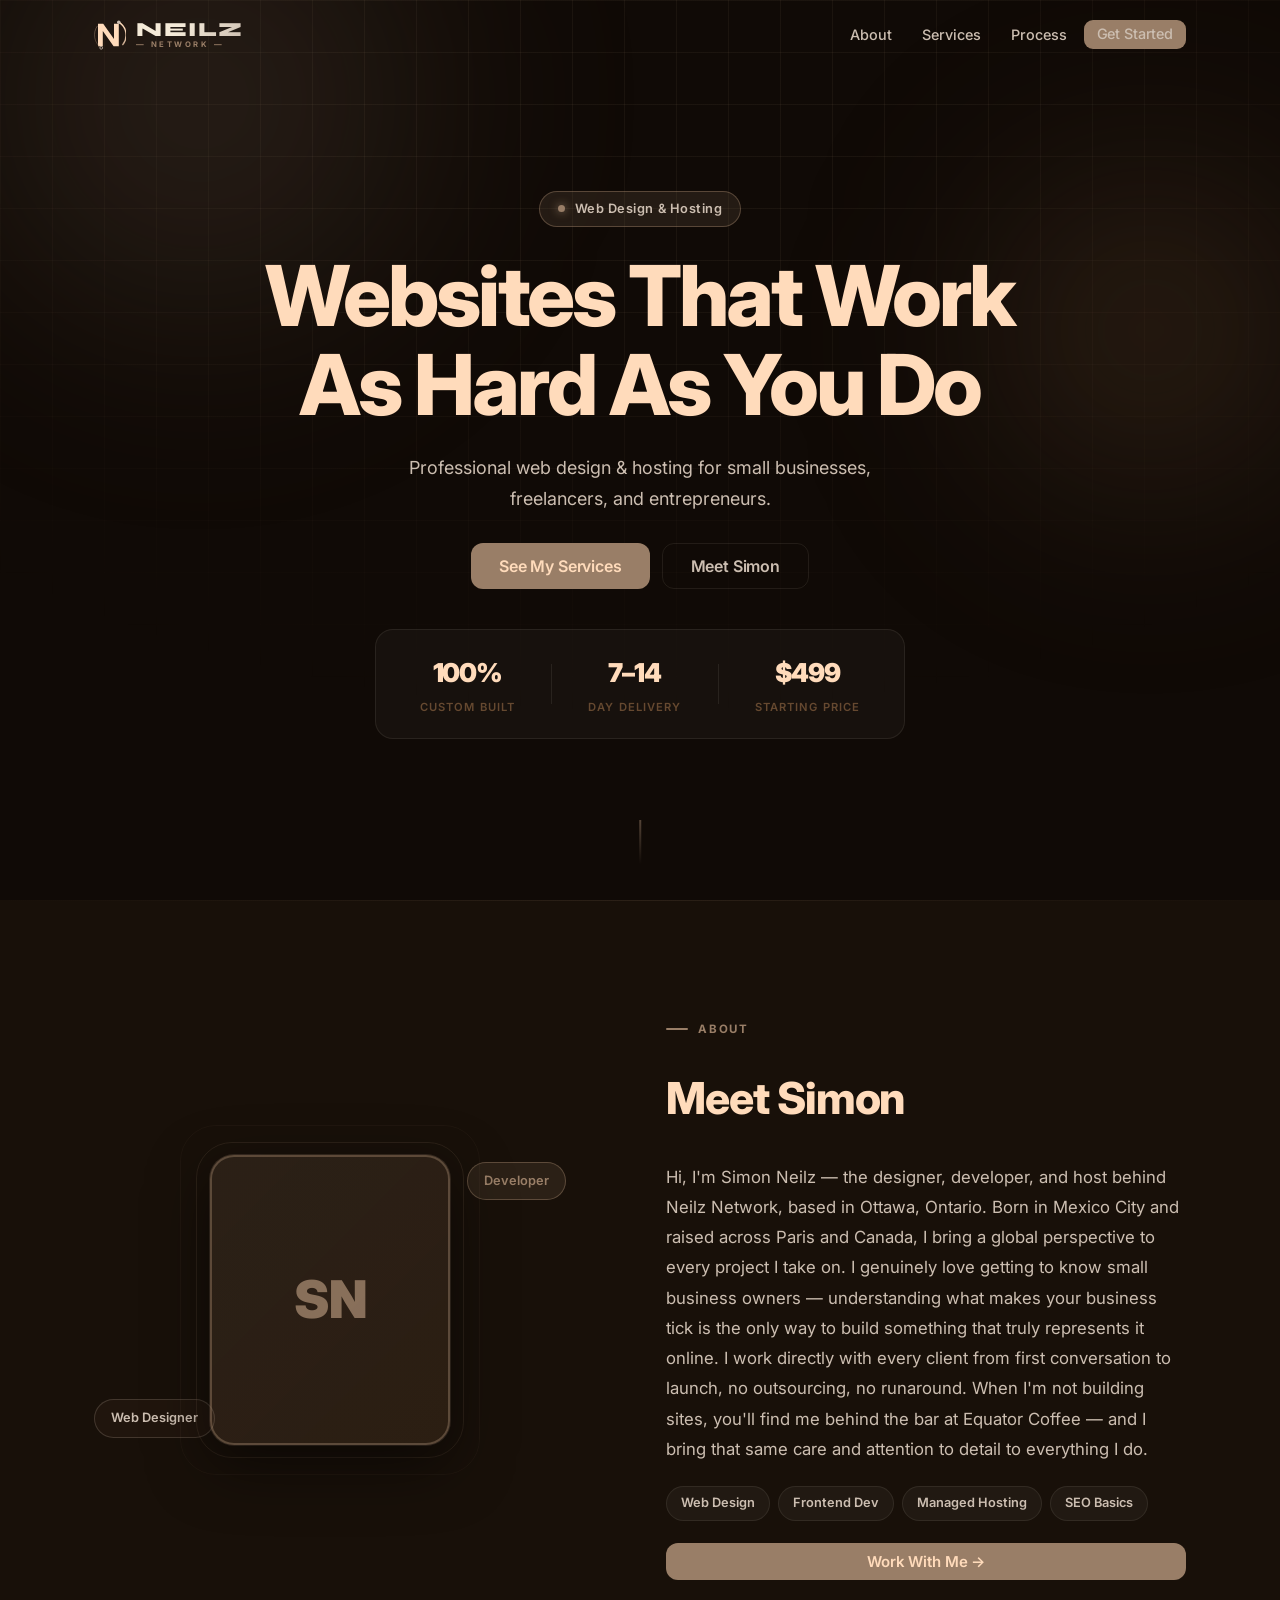
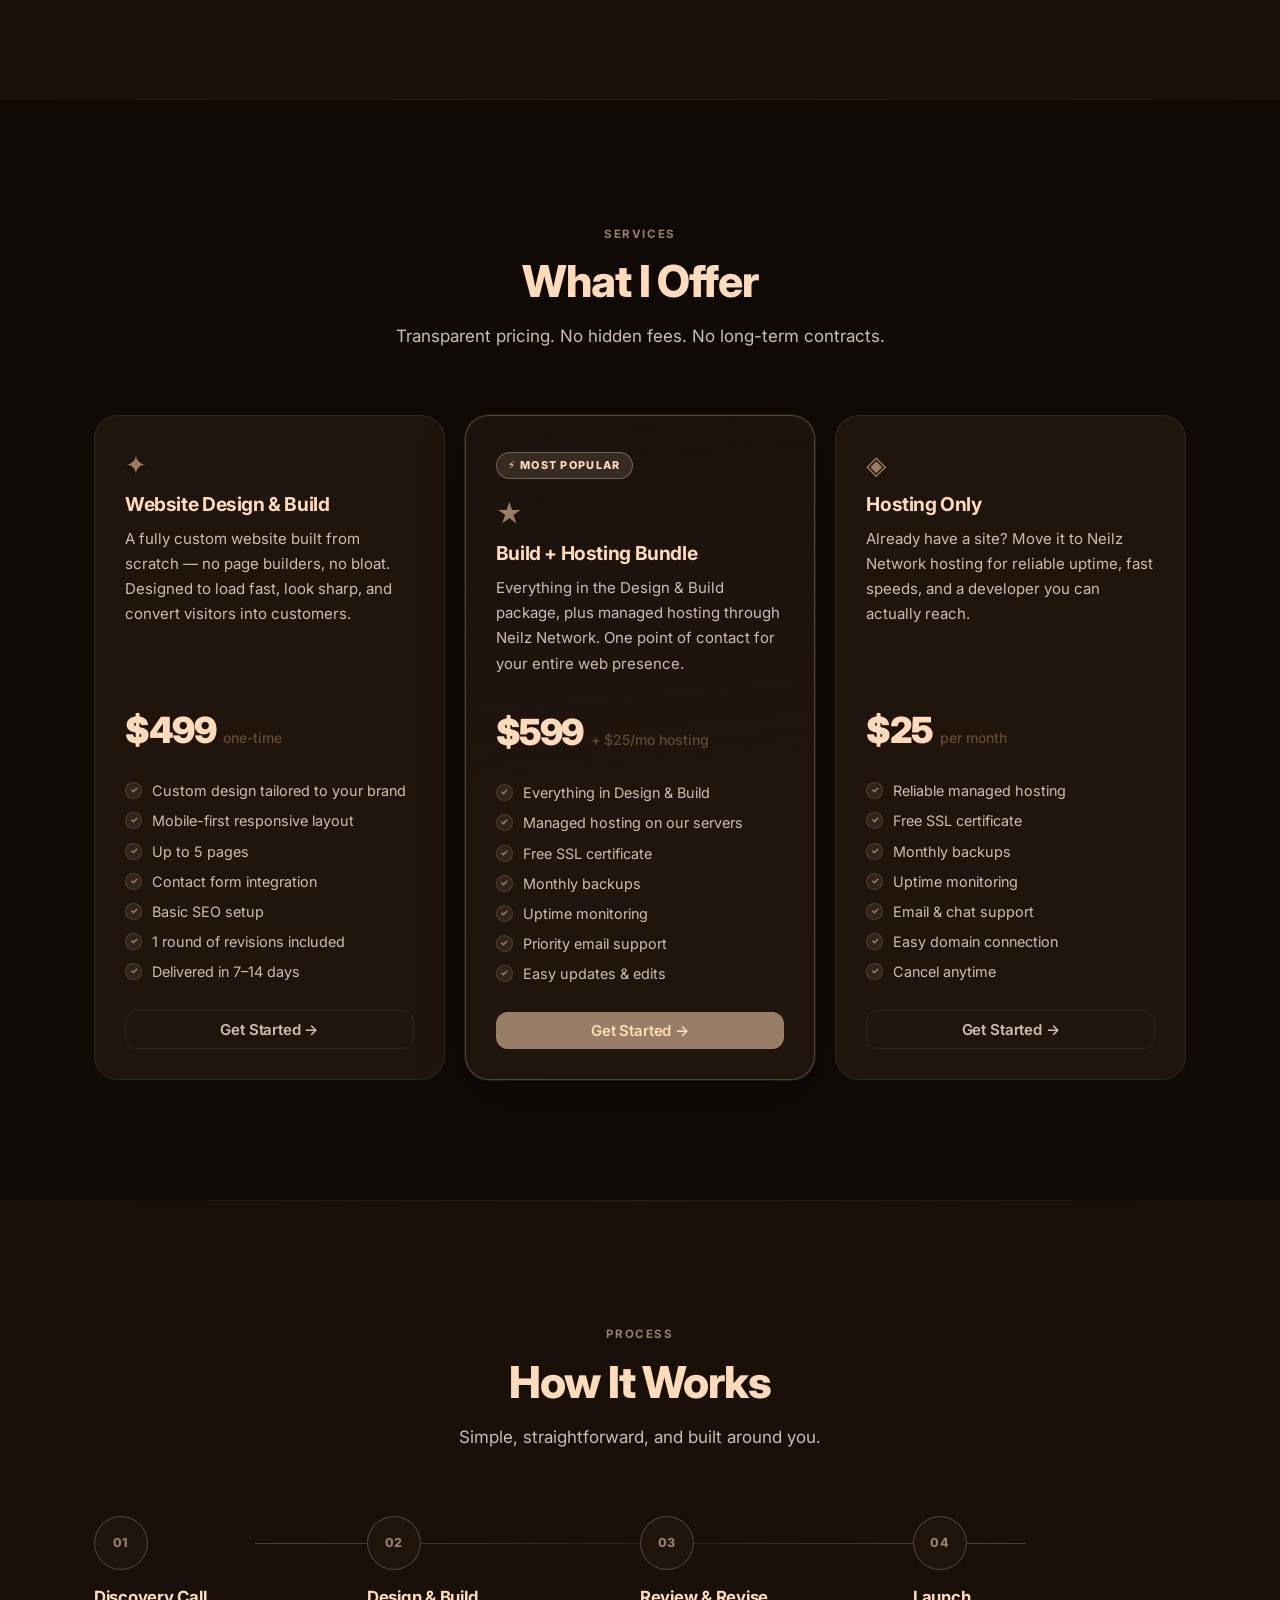
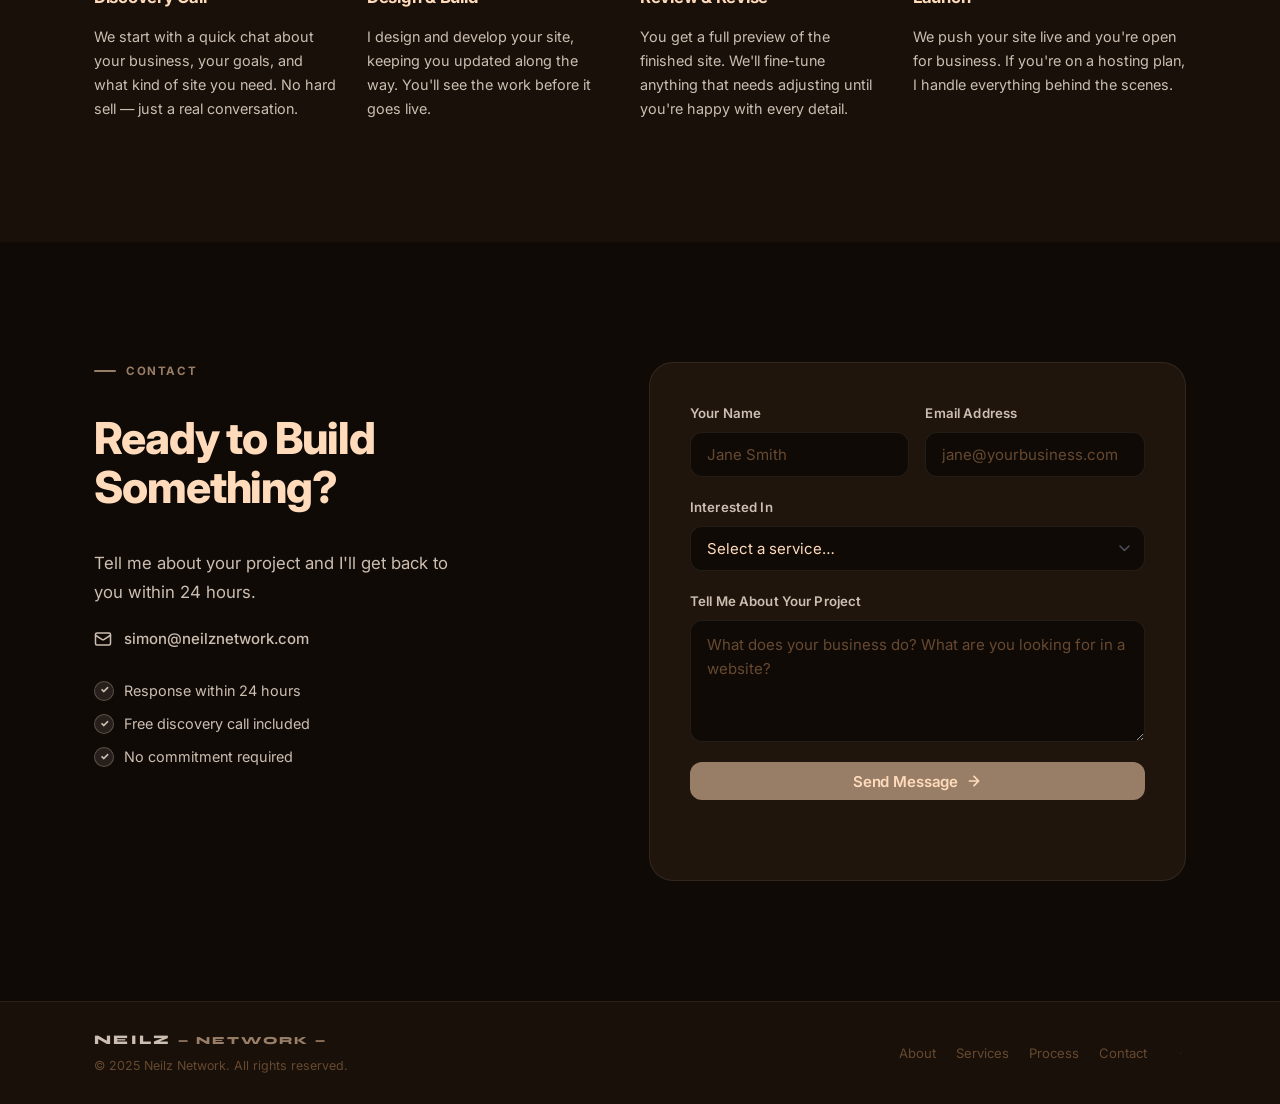
==== commit f96cab2e: "Neutral elegance theme — #FFDBBB #CCBEB1 #997E67 #664930" ====
--- a/index.html
+++ b/index.html
@@ -20,19 +20,19 @@
         <svg class="logo-icon" viewBox="0 0 80 80" fill="none" xmlns="http://www.w3.org/2000/svg" aria-hidden="true">
           <defs>
             <linearGradient id="arcG" x1="65" y1="8" x2="20" y2="72" gradientUnits="userSpaceOnUse">
-              <stop offset="0%" stop-color="#5eed82"/>
-              <stop offset="100%" stop-color="#28a84e"/>
+              <stop offset="0%" stop-color="#FFDBBB"/>
+              <stop offset="100%" stop-color="#997E67"/>
             </linearGradient>
           </defs>
           <!-- Bold N lettermark -->
-          <path d="M10 68 L10 12 L23 12 L50 50 L50 12 L62 12 L62 68 L49 68 L22 30 L22 68 Z" fill="#f4ead8"/>
+          <path d="M10 68 L10 12 L23 12 L50 50 L50 12 L62 12 L62 68 L49 68 L22 30 L22 68 Z" fill="#FFDBBB"/>
           <!-- Orbital arc sweeping right side -->
           <path d="M62 8 A38 38 0 0 1 72 64" stroke="url(#arcG)" stroke-width="3.5" stroke-linecap="round"/>
           <!-- Arc bottom-left -->
           <path d="M8 18 A38 38 0 0 0 18 72" stroke="url(#arcG)" stroke-width="2" stroke-linecap="round" opacity="0.5"/>
           <!-- Nodes -->
-          <circle cx="62" cy="8"  r="4.5" fill="#3ddc68"/>
-          <circle cx="18" cy="72" r="3.5" fill="none" stroke="#3ddc68" stroke-width="2"/>
+          <circle cx="62" cy="8"  r="4.5" fill="#CCBEB1"/>
+          <circle cx="18" cy="72" r="3.5" fill="none" stroke="#CCBEB1" stroke-width="2"/>
         </svg>
         <div class="logo-wordmark">
           <span class="logo-text">NEILZ</span>
--- a/css/style.css
+++ b/css/style.css
@@ -6,30 +6,30 @@
 *, *::before, *::after { box-sizing: border-box; margin: 0; padding: 0; }
 
 :root {
-  /* ── Coffee + Bash Green theme ── */
-  --bg:           #0d0a06;   /* deep espresso */
-  --surface:      #141009;   /* dark roast */
-  --card:         #1c160d;   /* coffee ground */
-  --card-hover:   #241d12;   /* medium roast */
-  --border:       rgba(210, 170, 100, 0.09);
-  --border-hi:    rgba(210, 170, 100, 0.18);
-
-  --accent:       #3ddc68;   /* bash / terminal green */
-  --accent-light: #5eed82;
-  --accent-dim:   rgba(61, 220, 104, 0.13);
-  --accent-glow:  rgba(61, 220, 104, 0.26);
-  --accent-border:rgba(61, 220, 104, 0.38);
-
-  --gold:         #e8973a;   /* caramel / coffee gold */
-  --gold-dim:     rgba(232, 151, 58, 0.13);
-  --gold-border:  rgba(232, 151, 58, 0.32);
-
-  --green:        #3ddc68;
-  --red:          #f87171;
-
-  --text:         #f4ead8;   /* warm cream */
-  --text-muted:   #a08868;   /* caramel */
-  --text-dim:     #524030;   /* dark mocha */
+  /* ── Neutral Elegance — #FFDBBB · #CCBEB1 · #997E67 · #664930 ── */
+  --bg:           #100a06;   /* near-black espresso */
+  --surface:      #181009;   /* dark roast */
+  --card:         #20150d;   /* coffee ground */
+  --card-hover:   #2a1c12;   /* medium roast */
+  --border:       rgba(204, 190, 177, 0.10);
+  --border-hi:    rgba(204, 190, 177, 0.20);
+
+  --accent:       #997E67;   /* #997E67 warm walnut */
+  --accent-light: #CCBEB1;   /* #CCBEB1 taupe */
+  --accent-dim:   rgba(153, 126, 103, 0.15);
+  --accent-glow:  rgba(153, 126, 103, 0.28);
+  --accent-border:rgba(153, 126, 103, 0.45);
+
+  --gold:         #FFDBBB;   /* #FFDBBB peach cream — badges */
+  --gold-dim:     rgba(255, 219, 187, 0.12);
+  --gold-border:  rgba(255, 219, 187, 0.30);
+
+  --green:        #CCBEB1;
+  --red:          #d4826a;
+
+  --text:         #FFDBBB;   /* #FFDBBB warm cream — primary text */
+  --text-muted:   #CCBEB1;   /* #CCBEB1 taupe — body copy */
+  --text-dim:     #664930;   /* #664930 espresso — hints/placeholders */
 
   --radius:       12px;
   --radius-lg:    18px;
@@ -156,7 +156,7 @@
 
 .btn--primary {
   background: var(--accent);
-  color: #fff;
+  color: #FFDBBB;
 }
 .btn--primary:hover {
   background: var(--accent-light);
@@ -189,7 +189,7 @@
 }
 
 .nav.scrolled {
-  background: rgba(8, 8, 15, 0.88);
+  background: rgba(16, 10, 6, 0.92);
   backdrop-filter: blur(20px) saturate(1.4);
   -webkit-backdrop-filter: blur(20px) saturate(1.4);
   border-bottom-color: var(--border);
@@ -298,7 +298,7 @@
   top: var(--nav-h);
   left: 0;
   right: 0;
-  background: rgba(8, 8, 15, 0.97);
+  background: rgba(16, 10, 6, 0.97);
   backdrop-filter: blur(24px);
   -webkit-backdrop-filter: blur(24px);
   border-bottom: 1px solid var(--border);
@@ -330,8 +330,8 @@
   position: absolute;
   inset: 0;
   background-image:
-    linear-gradient(rgba(61, 220, 104, 0.07) 1px, transparent 1px),
-    linear-gradient(90deg, rgba(61, 220, 104, 0.07) 1px, transparent 1px);
+    linear-gradient(rgba(153, 126, 103, 0.09) 1px, transparent 1px),
+    linear-gradient(90deg, rgba(153, 126, 103, 0.09) 1px, transparent 1px);
   background-size: 52px 52px;
   mask-image: radial-gradient(ellipse 80% 70% at 50% 10%, black 30%, transparent 100%);
   -webkit-mask-image: radial-gradient(ellipse 80% 70% at 50% 10%, black 30%, transparent 100%);
@@ -347,7 +347,7 @@
 .hero__orb--1 {
   width: 700px;
   height: 700px;
-  background: radial-gradient(circle, rgba(61, 220, 104, 0.18), transparent 65%);
+  background: radial-gradient(circle, rgba(153, 126, 103, 0.22), transparent 65%);
   top: -250px;
   left: -150px;
   animation: orbFloat1 18s ease-in-out infinite;
@@ -356,7 +356,7 @@
 .hero__orb--2 {
   width: 500px;
   height: 500px;
-  background: radial-gradient(circle, rgba(180, 100, 30, 0.22), transparent 65%);
+  background: radial-gradient(circle, rgba(102, 73, 48, 0.40), transparent 65%);
   top: 80px;
   right: -120px;
   animation: orbFloat2 22s ease-in-out infinite;
@@ -552,7 +552,7 @@
   width: 240px;
   height: 290px;
   border-radius: 24px;
-  background: linear-gradient(135deg, var(--accent-dim), rgba(13, 27, 62, 0.4));
+  background: linear-gradient(135deg, var(--accent-dim), rgba(102, 73, 48, 0.25));
   border: 2px solid var(--accent-border);
   display: flex;
   align-items: center;
@@ -560,7 +560,7 @@
   position: relative;
   z-index: 2;
   overflow: hidden;
-  box-shadow: 0 20px 60px rgba(0, 0, 0, 0.5), 0 0 0 1px rgba(26, 111, 212, 0.2);
+  box-shadow: 0 20px 60px rgba(0, 0, 0, 0.5), 0 0 0 1px rgba(153, 126, 103, 0.25);
 }
 
 .about__photo {
@@ -697,19 +697,19 @@
 .service-card:hover {
   border-color: var(--accent-border);
   transform: translateY(-6px);
-  box-shadow: 0 24px 64px rgba(0, 0, 0, 0.5), 0 0 0 1px rgba(92, 107, 252, 0.12);
+  box-shadow: 0 24px 64px rgba(0, 0, 0, 0.5), 0 0 0 1px rgba(153, 126, 103, 0.15);
 }
 
 .service-card:hover::before { opacity: 1; }
 
 .service-card--featured {
   border-color: var(--accent-border);
-  background: linear-gradient(175deg, rgba(92, 107, 252, 0.09) 0%, var(--card) 55%);
-  box-shadow: 0 0 0 1px rgba(92, 107, 252, 0.14), 0 16px 48px rgba(0, 0, 0, 0.3);
+  background: linear-gradient(175deg, rgba(153, 126, 103, 0.08) 0%, var(--card) 55%);
+  box-shadow: 0 0 0 1px rgba(153, 126, 103, 0.15), 0 16px 48px rgba(0, 0, 0, 0.3);
 }
 
 .service-card--featured:hover {
-  box-shadow: 0 0 0 1px rgba(92, 107, 252, 0.45), 0 28px 80px rgba(92, 107, 252, 0.18);
+  box-shadow: 0 0 0 1px rgba(153, 126, 103, 0.45), 0 28px 80px rgba(153, 126, 103, 0.18);
 }
 
 .service-card__badge {
@@ -796,7 +796,7 @@
   height: 17px;
   min-width: 17px;
   background: var(--accent-dim);
-  border: 1px solid rgba(92, 107, 252, 0.3);
+  border: 1px solid rgba(153, 126, 103, 0.3);
   border-radius: 50%;
   font-size: 0.58rem;
   color: var(--accent);
@@ -952,8 +952,8 @@
   width: 20px;
   height: 20px;
   border-radius: 50%;
-  background: rgba(74, 222, 128, 0.12);
-  border: 1px solid rgba(74, 222, 128, 0.3);
+  background: rgba(204, 190, 177, 0.12);
+  border: 1px solid rgba(204, 190, 177, 0.3);
   color: var(--green);
   font-size: 0.65rem;
   font-weight: 800;
@@ -1023,7 +1023,7 @@
 .form-group select:focus,
 .form-group textarea:focus {
   border-color: var(--accent);
-  background: rgba(8, 8, 15, 0.8);
+  background: rgba(16, 10, 6, 0.8);
   box-shadow: 0 0 0 3px var(--accent-dim);
 }
 
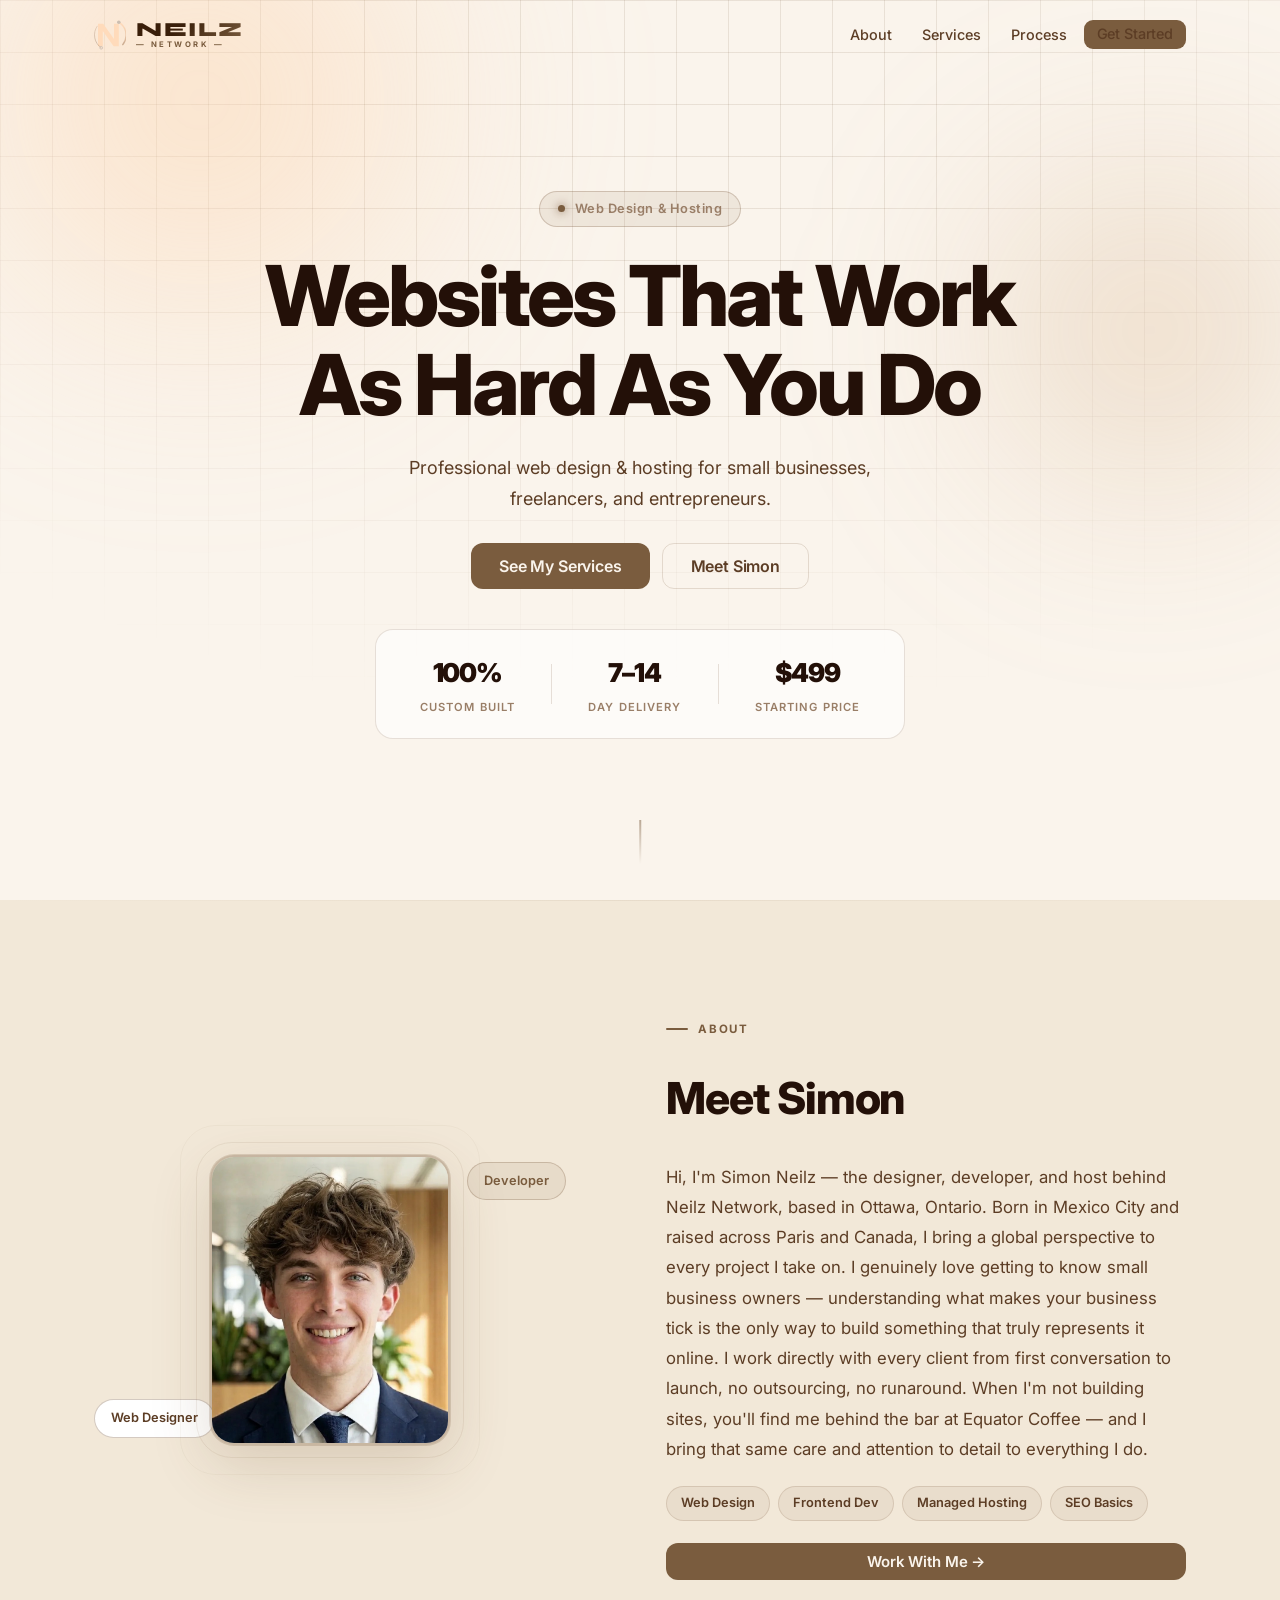
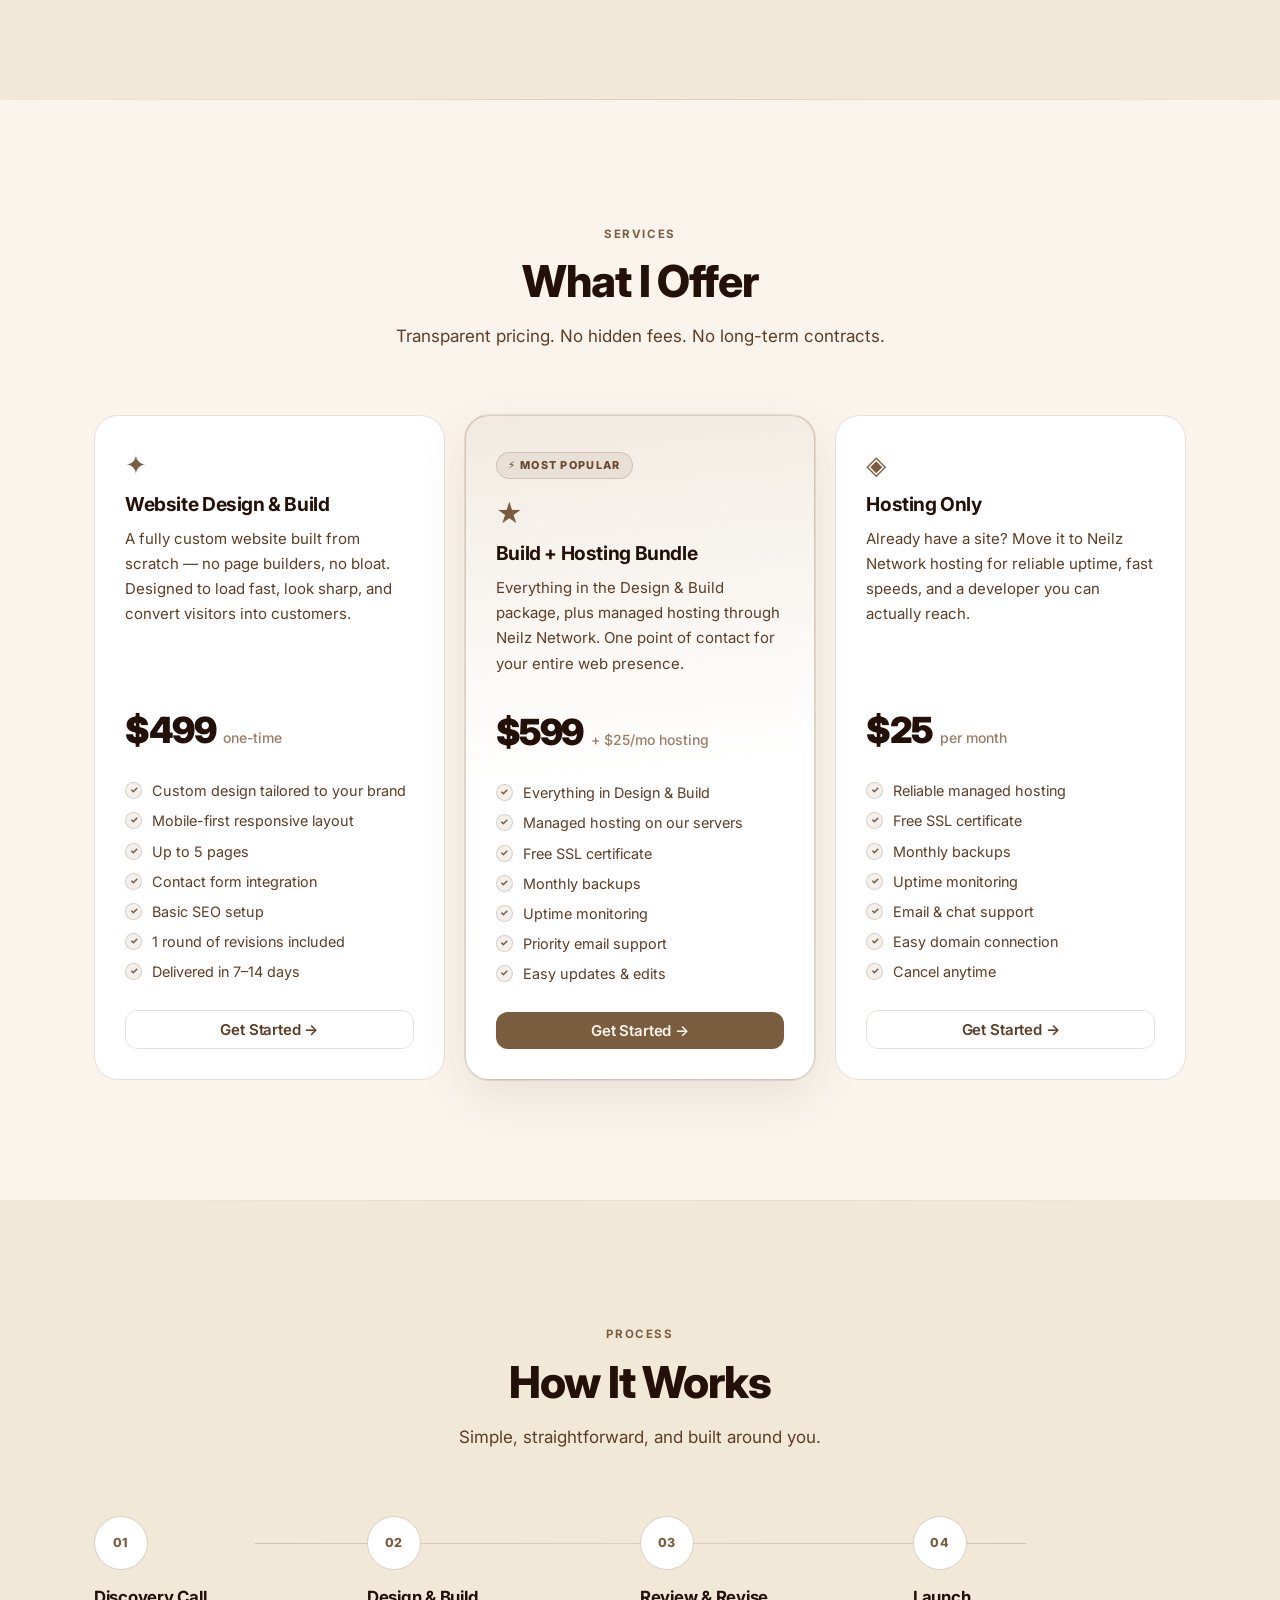
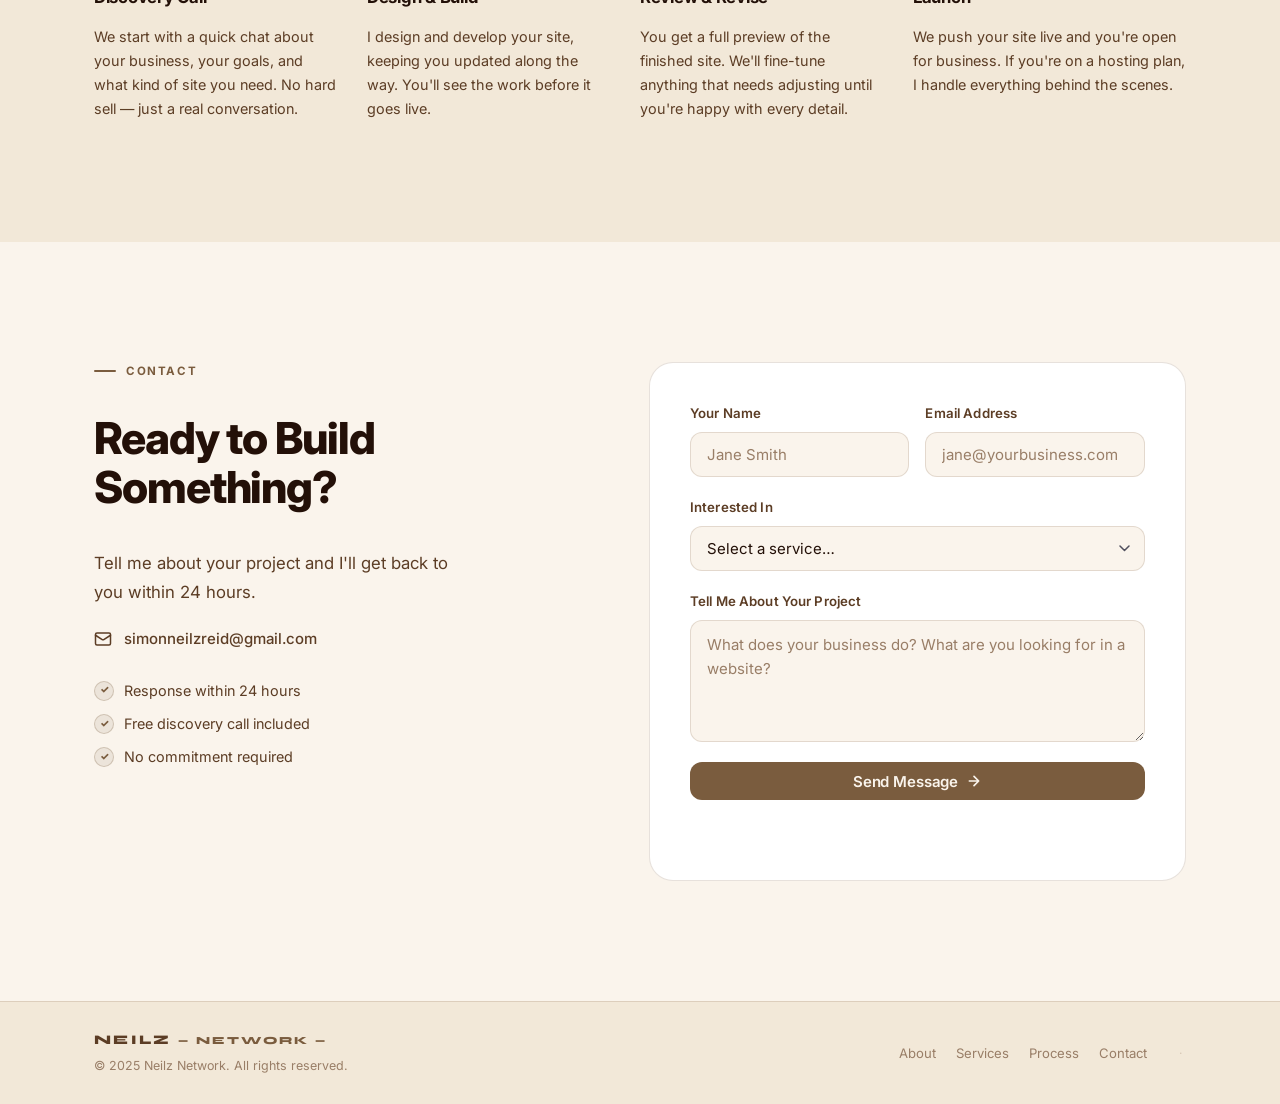
==== commit 770e68af: "Route contact form to simonneilzreid@gmail.com via Formspree" ====
--- a/index.html
+++ b/index.html
@@ -168,12 +168,12 @@
         <h2 class="section-title">Ready to Build<br>Something?</h2>
         <p class="contact__sub">Tell me about your project and I'll get back to you within 24 hours.</p>
         <div class="contact__details">
-          <a href="mailto:skye@neilznetwork.com" class="contact__email" id="contact-email">
+          <a href="mailto:simonneilzreid@gmail.com" class="contact__email" id="contact-email">
             <svg width="18" height="18" viewBox="0 0 24 24" fill="none" stroke="currentColor" stroke-width="2" stroke-linecap="round" stroke-linejoin="round" aria-hidden="true">
               <rect x="2" y="4" width="20" height="16" rx="2"/>
               <path d="m22 7-8.97 5.7a1.94 1.94 0 0 1-2.06 0L2 7"/>
             </svg>
-            <span id="contact-email-text">skye@neilznetwork.com</span>
+            <span id="contact-email-text">simonneilzreid@gmail.com</span>
           </a>
         </div>
         <div class="contact__promise">
@@ -188,7 +188,7 @@
           </div>
         </div>
       </div>
-      <form class="contact__form" id="contact-form" novalidate>
+      <form class="contact__form" id="contact-form" action="https://formspree.io/f/simonneilzreid@gmail.com" method="POST" novalidate>
         <div class="form-row">
           <div class="form-group">
             <label for="contact-name">Your Name</label>
--- a/css/style.css
+++ b/css/style.css
@@ -6,30 +6,30 @@
 *, *::before, *::after { box-sizing: border-box; margin: 0; padding: 0; }
 
 :root {
-  /* ── Neutral Elegance — #FFDBBB · #CCBEB1 · #997E67 · #664930 ── */
-  --bg:           #100a06;   /* near-black espresso */
-  --surface:      #181009;   /* dark roast */
-  --card:         #20150d;   /* coffee ground */
-  --card-hover:   #2a1c12;   /* medium roast */
-  --border:       rgba(204, 190, 177, 0.10);
-  --border-hi:    rgba(204, 190, 177, 0.20);
-
-  --accent:       #997E67;   /* #997E67 warm walnut */
-  --accent-light: #CCBEB1;   /* #CCBEB1 taupe */
-  --accent-dim:   rgba(153, 126, 103, 0.15);
-  --accent-glow:  rgba(153, 126, 103, 0.28);
-  --accent-border:rgba(153, 126, 103, 0.45);
-
-  --gold:         #FFDBBB;   /* #FFDBBB peach cream — badges */
-  --gold-dim:     rgba(255, 219, 187, 0.12);
-  --gold-border:  rgba(255, 219, 187, 0.30);
-
-  --green:        #CCBEB1;
-  --red:          #d4826a;
-
-  --text:         #FFDBBB;   /* #FFDBBB warm cream — primary text */
-  --text-muted:   #CCBEB1;   /* #CCBEB1 taupe — body copy */
-  --text-dim:     #664930;   /* #664930 espresso — hints/placeholders */
+  /* ── Neutral Elegance Light — warm cream & espresso ── */
+  --bg:           #FAF4EC;   /* warm cream */
+  --surface:      #F2E8D8;   /* toasted linen */
+  --card:         #FFFFFF;   /* white cards */
+  --card-hover:   #FEF9F3;   /* soft hover */
+  --border:       rgba(122, 92, 62, 0.18);
+  --border-hi:    rgba(122, 92, 62, 0.32);
+
+  --accent:       #7A5C3E;   /* rich walnut — readable on cream */
+  --accent-light: #997E67;   /* medium walnut */
+  --accent-dim:   rgba(122, 92, 62, 0.09);
+  --accent-glow:  rgba(122, 92, 62, 0.20);
+  --accent-border:rgba(122, 92, 62, 0.28);
+
+  --gold:         #664930;   /* espresso — badge text */
+  --gold-dim:     rgba(102, 73, 48, 0.08);
+  --gold-border:  rgba(102, 73, 48, 0.20);
+
+  --green:        #6b8f5e;
+  --red:          #b85a45;
+
+  --text:         #231008;   /* near-black espresso */
+  --text-muted:   #5C3D25;   /* rich espresso brown */
+  --text-dim:     #997E67;   /* walnut — hints/placeholders */
 
   --radius:       12px;
   --radius-lg:    18px;
@@ -156,10 +156,10 @@
 
 .btn--primary {
   background: var(--accent);
-  color: #FFDBBB;
+  color: #FAF4EC;
 }
 .btn--primary:hover {
-  background: var(--accent-light);
+  background: #664930;
   box-shadow: 0 0 28px var(--accent-glow);
   transform: translateY(-1px);
 }
@@ -173,7 +173,7 @@
 .btn--ghost:hover {
   color: var(--text);
   border-color: var(--border-hi);
-  background: rgba(255, 255, 255, 0.04);
+  background: rgba(122, 92, 62, 0.07);
 }
 
 /* ============================================================
@@ -189,7 +189,7 @@
 }
 
 .nav.scrolled {
-  background: rgba(16, 10, 6, 0.92);
+  background: rgba(250, 244, 236, 0.95);
   backdrop-filter: blur(20px) saturate(1.4);
   -webkit-backdrop-filter: blur(20px) saturate(1.4);
   border-bottom-color: var(--border);
@@ -230,7 +230,7 @@
   font-size: 1.25rem;
   font-weight: 800;
   letter-spacing: 0.08em;
-  background: linear-gradient(135deg, #f4ead8 40%, var(--accent-light) 100%);
+  background: linear-gradient(135deg, #3a1f0a 40%, var(--accent) 100%);
   -webkit-background-clip: text;
   -webkit-text-fill-color: transparent;
   background-clip: text;
@@ -262,7 +262,7 @@
 
 .nav__links a:not(.btn):hover {
   color: var(--text);
-  background: rgba(255,255,255,0.05);
+  background: rgba(122, 92, 62, 0.08);
 }
 
 .nav__hamburger {
@@ -298,7 +298,7 @@
   top: var(--nav-h);
   left: 0;
   right: 0;
-  background: rgba(16, 10, 6, 0.97);
+  background: rgba(250, 244, 236, 0.98);
   backdrop-filter: blur(24px);
   -webkit-backdrop-filter: blur(24px);
   border-bottom: 1px solid var(--border);
@@ -330,8 +330,8 @@
   position: absolute;
   inset: 0;
   background-image:
-    linear-gradient(rgba(153, 126, 103, 0.09) 1px, transparent 1px),
-    linear-gradient(90deg, rgba(153, 126, 103, 0.09) 1px, transparent 1px);
+    linear-gradient(rgba(122, 92, 62, 0.13) 1px, transparent 1px),
+    linear-gradient(90deg, rgba(122, 92, 62, 0.13) 1px, transparent 1px);
   background-size: 52px 52px;
   mask-image: radial-gradient(ellipse 80% 70% at 50% 10%, black 30%, transparent 100%);
   -webkit-mask-image: radial-gradient(ellipse 80% 70% at 50% 10%, black 30%, transparent 100%);
@@ -347,7 +347,7 @@
 .hero__orb--1 {
   width: 700px;
   height: 700px;
-  background: radial-gradient(circle, rgba(153, 126, 103, 0.22), transparent 65%);
+  background: radial-gradient(circle, rgba(255, 200, 150, 0.45), transparent 65%);
   top: -250px;
   left: -150px;
   animation: orbFloat1 18s ease-in-out infinite;
@@ -356,7 +356,7 @@
 .hero__orb--2 {
   width: 500px;
   height: 500px;
-  background: radial-gradient(circle, rgba(102, 73, 48, 0.40), transparent 65%);
+  background: radial-gradient(circle, rgba(204, 158, 110, 0.35), transparent 65%);
   top: 80px;
   right: -120px;
   animation: orbFloat2 22s ease-in-out infinite;
@@ -444,7 +444,7 @@
   gap: 36px;
   margin-top: 16px;
   padding: 22px 44px;
-  background: rgba(255, 255, 255, 0.03);
+  background: rgba(255, 255, 255, 0.65);
   border: 1px solid var(--border);
   border-radius: var(--radius-lg);
   animation: fadeSlideDown 0.7s var(--ease) 0.4s both;
@@ -552,7 +552,7 @@
   width: 240px;
   height: 290px;
   border-radius: 24px;
-  background: linear-gradient(135deg, var(--accent-dim), rgba(102, 73, 48, 0.25));
+  background: linear-gradient(135deg, var(--accent-dim), rgba(122, 92, 62, 0.12));
   border: 2px solid var(--accent-border);
   display: flex;
   align-items: center;
@@ -560,7 +560,7 @@
   position: relative;
   z-index: 2;
   overflow: hidden;
-  box-shadow: 0 20px 60px rgba(0, 0, 0, 0.5), 0 0 0 1px rgba(153, 126, 103, 0.25);
+  box-shadow: 0 20px 60px rgba(100, 65, 30, 0.18), 0 0 0 1px rgba(122, 92, 62, 0.20);
 }
 
 .about__photo {
@@ -647,7 +647,7 @@
   font-size: 0.8rem;
   font-weight: 600;
   color: var(--text-muted);
-  background: rgba(255, 255, 255, 0.04);
+  background: rgba(122, 92, 62, 0.07);
   border: 1px solid var(--border);
   padding: 6px 14px;
   border-radius: var(--radius-full);
@@ -697,19 +697,19 @@
 .service-card:hover {
   border-color: var(--accent-border);
   transform: translateY(-6px);
-  box-shadow: 0 24px 64px rgba(0, 0, 0, 0.5), 0 0 0 1px rgba(153, 126, 103, 0.15);
+  box-shadow: 0 24px 64px rgba(100, 65, 30, 0.14), 0 0 0 1px rgba(122, 92, 62, 0.15);
 }
 
 .service-card:hover::before { opacity: 1; }
 
 .service-card--featured {
   border-color: var(--accent-border);
-  background: linear-gradient(175deg, rgba(153, 126, 103, 0.08) 0%, var(--card) 55%);
-  box-shadow: 0 0 0 1px rgba(153, 126, 103, 0.15), 0 16px 48px rgba(0, 0, 0, 0.3);
+  background: linear-gradient(175deg, rgba(122, 92, 62, 0.06) 0%, var(--card) 55%);
+  box-shadow: 0 0 0 1px rgba(122, 92, 62, 0.15), 0 16px 48px rgba(100, 65, 30, 0.10);
 }
 
 .service-card--featured:hover {
-  box-shadow: 0 0 0 1px rgba(153, 126, 103, 0.45), 0 28px 80px rgba(153, 126, 103, 0.18);
+  box-shadow: 0 0 0 1px rgba(122, 92, 62, 0.35), 0 28px 80px rgba(122, 92, 62, 0.14);
 }
 
 .service-card__badge {
@@ -952,9 +952,9 @@
   width: 20px;
   height: 20px;
   border-radius: 50%;
-  background: rgba(204, 190, 177, 0.12);
-  border: 1px solid rgba(204, 190, 177, 0.3);
-  color: var(--green);
+  background: rgba(122, 92, 62, 0.10);
+  border: 1px solid rgba(122, 92, 62, 0.25);
+  color: var(--accent);
   font-size: 0.65rem;
   font-weight: 800;
   flex-shrink: 0;
@@ -1023,7 +1023,7 @@
 .form-group select:focus,
 .form-group textarea:focus {
   border-color: var(--accent);
-  background: rgba(16, 10, 6, 0.8);
+  background: rgba(255, 255, 255, 0.95);
   box-shadow: 0 0 0 3px var(--accent-dim);
 }
 
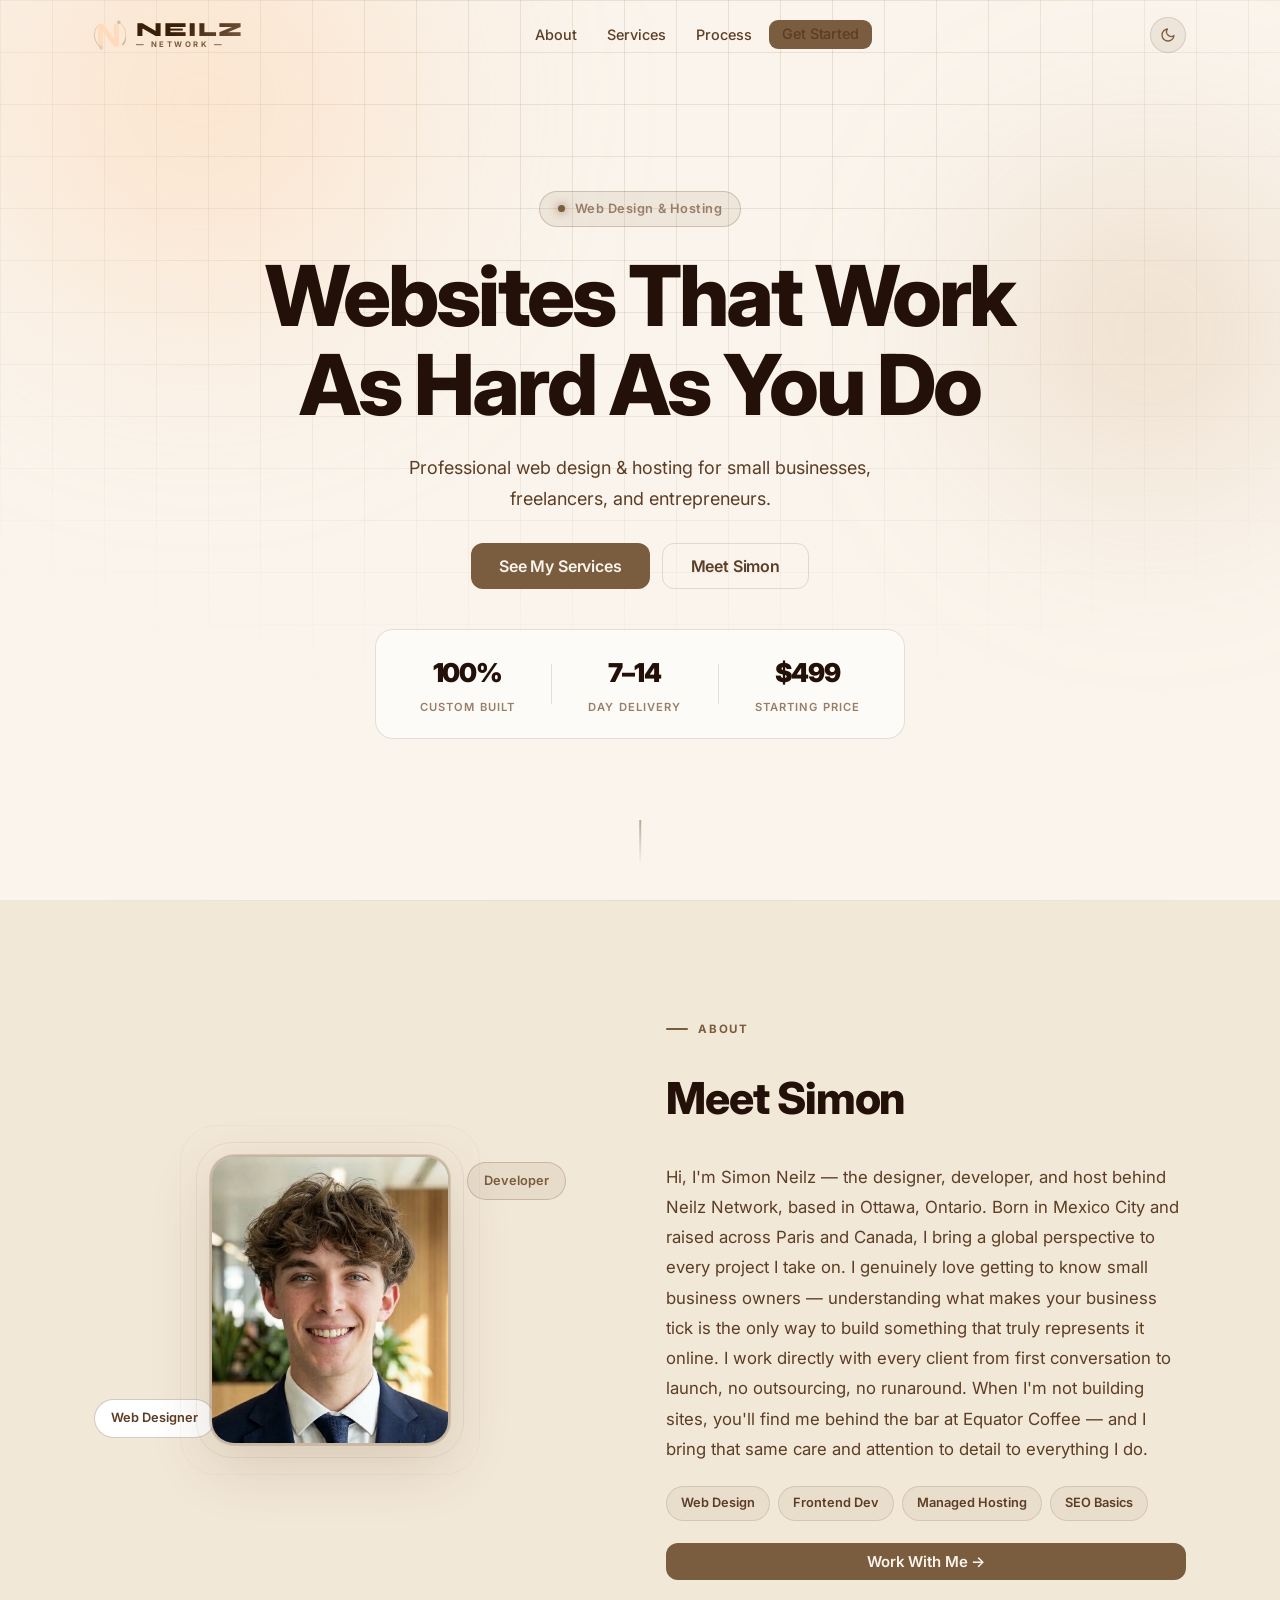
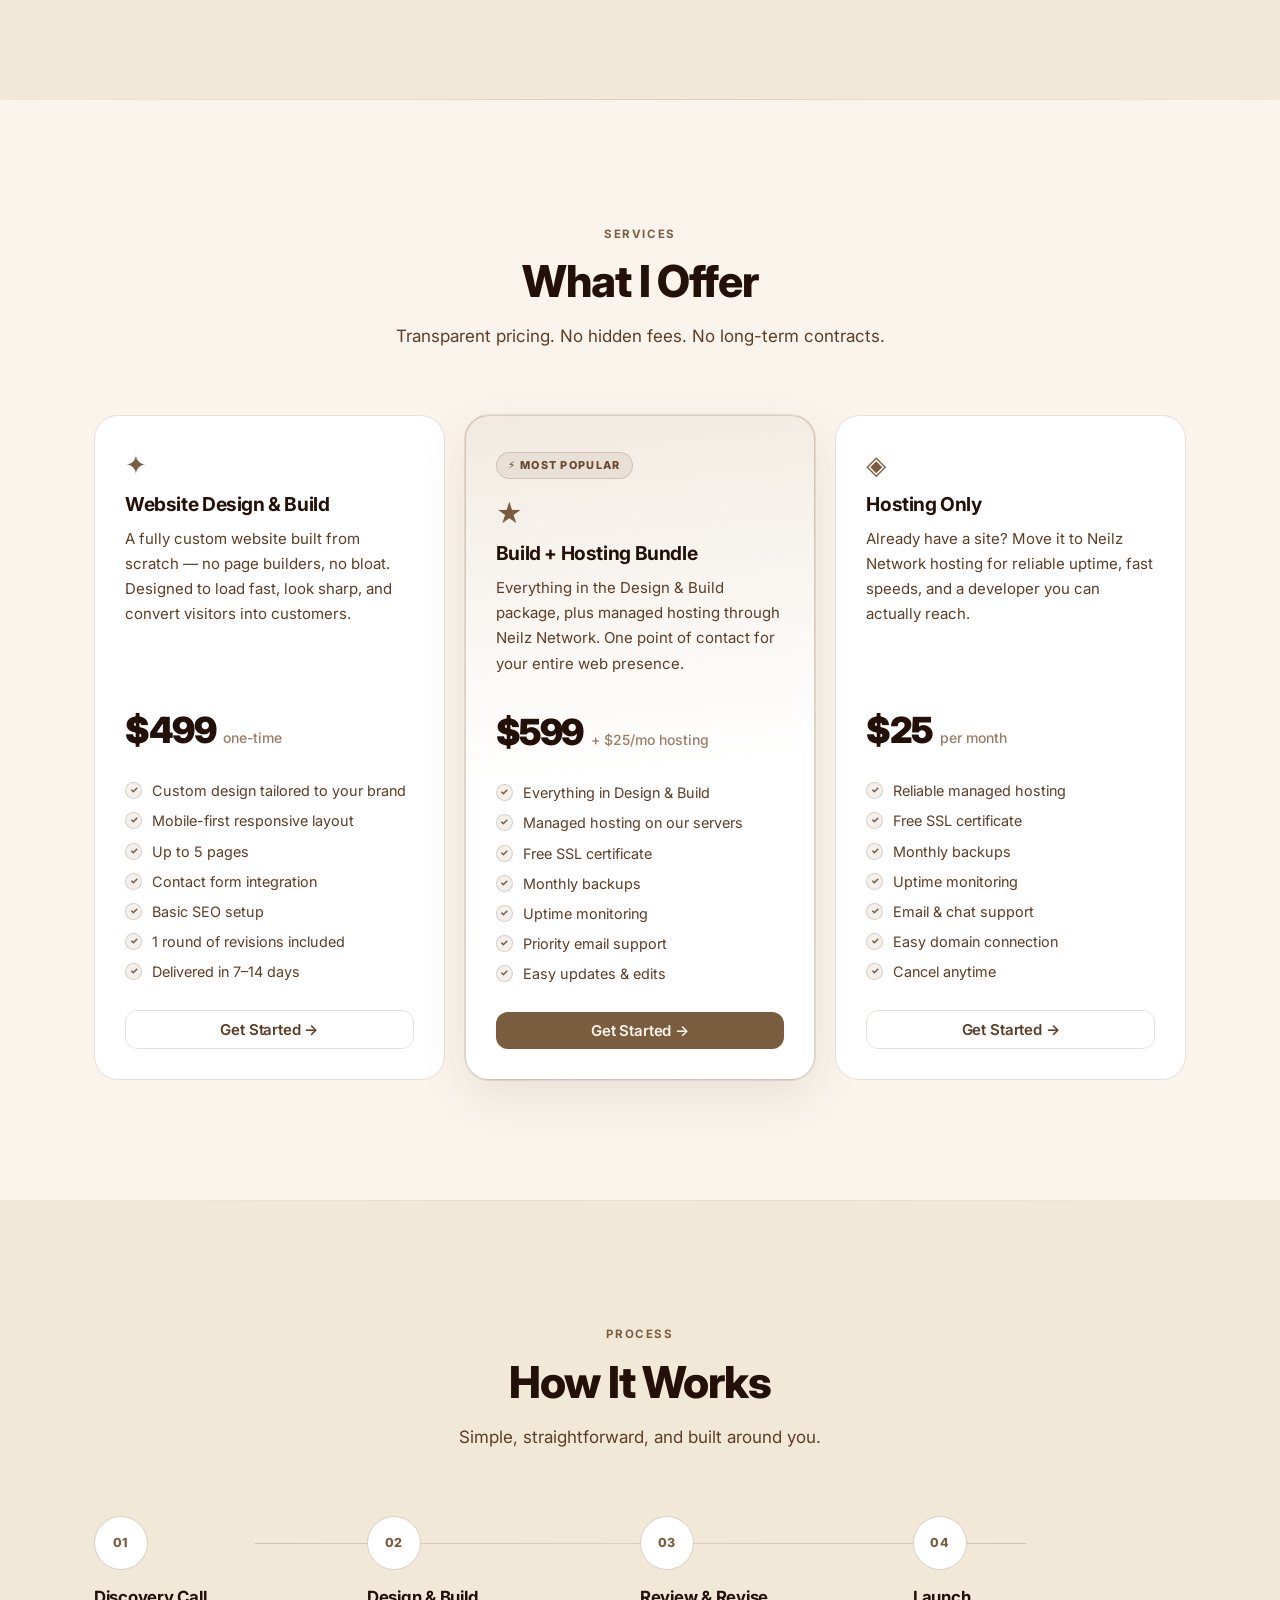
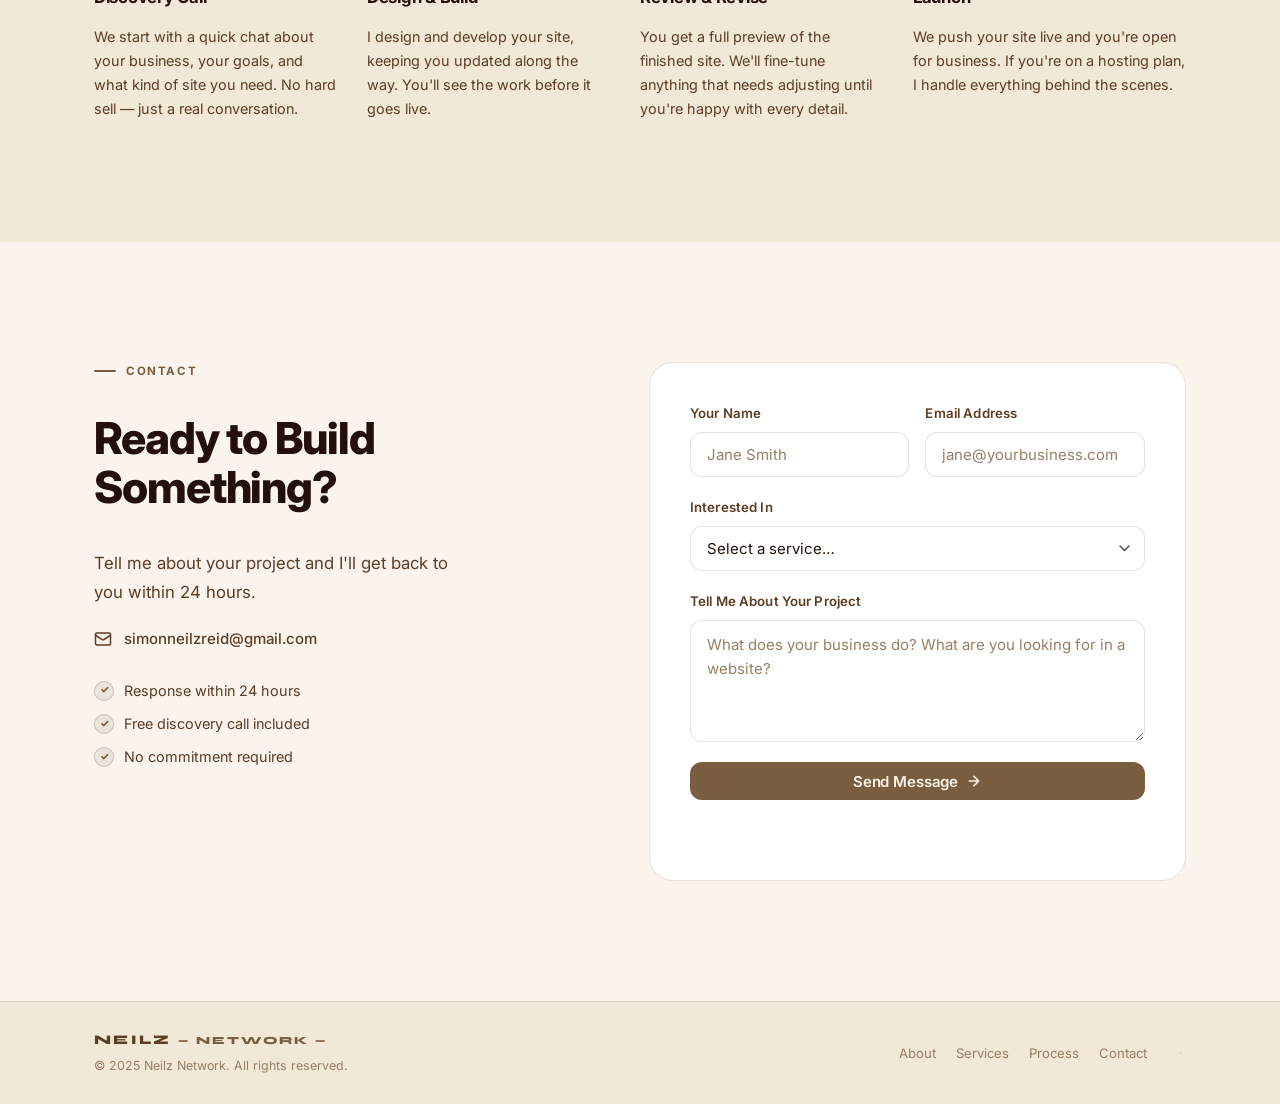
==== commit 69d0d568: "Add dark/light mode toggle with localStorage persistence" ====
--- a/index.html
+++ b/index.html
@@ -45,6 +45,12 @@
         <li><a href="#process">Process</a></li>
         <li><a href="#contact" class="btn btn--sm btn--primary">Get Started</a></li>
       </ul>
+      <button class="nav__theme-toggle" id="theme-toggle" aria-label="Toggle dark mode">
+        <!-- Moon (shown in light mode) -->
+        <svg class="icon-moon" width="16" height="16" viewBox="0 0 24 24" fill="none" stroke="currentColor" stroke-width="2" stroke-linecap="round" stroke-linejoin="round" aria-hidden="true"><path d="M21 12.79A9 9 0 1 1 11.21 3 7 7 0 0 0 21 12.79z"/></svg>
+        <!-- Sun (shown in dark mode) -->
+        <svg class="icon-sun" width="16" height="16" viewBox="0 0 24 24" fill="none" stroke="currentColor" stroke-width="2" stroke-linecap="round" stroke-linejoin="round" aria-hidden="true"><circle cx="12" cy="12" r="4"/><path d="M12 2v2M12 20v2M4.93 4.93l1.41 1.41M17.66 17.66l1.41 1.41M2 12h2M20 12h2M4.93 19.07l1.41-1.41M17.66 6.34l1.41-1.41"/></svg>
+      </button>
       <button class="nav__hamburger" id="hamburger" aria-label="Open menu" aria-expanded="false">
         <span></span><span></span><span></span>
       </button>
--- a/css/style.css
+++ b/css/style.css
@@ -31,6 +31,27 @@
   --text-muted:   #5C3D25;   /* rich espresso brown */
   --text-dim:     #997E67;   /* walnut — hints/placeholders */
 
+  /* ── Theme-computed (override in dark) ── */
+  --nav-bg:            rgba(250, 244, 236, 0.95);
+  --nav-mobile-bg:     rgba(250, 244, 236, 0.98);
+  --nav-hover-bg:      rgba(122, 92, 62, 0.08);
+  --ghost-hover-bg:    rgba(122, 92, 62, 0.07);
+  --grid-color:        rgba(122, 92, 62, 0.13);
+  --orb1-color:        rgba(255, 200, 150, 0.45);
+  --orb2-color:        rgba(204, 158, 110, 0.35);
+  --stats-bg:          rgba(255, 255, 255, 0.65);
+  --logo-from:         #3a1f0a;
+  --logo-to:           #7A5C3E;
+  --avatar-shadow:     rgba(100, 65, 30, 0.18);
+  --card-shadow:       rgba(100, 65, 30, 0.14);
+  --skill-bg:          rgba(122, 92, 62, 0.07);
+  --check-bg:          rgba(122, 92, 62, 0.10);
+  --check-border:      rgba(122, 92, 62, 0.25);
+  --input-bg:          #FFFFFF;
+  --input-focus-bg:    rgba(255, 255, 255, 0.95);
+  --primary-text:      #FAF4EC;
+  --primary-hover-bg:  #664930;
+
   --radius:       12px;
   --radius-lg:    18px;
   --radius-xl:    24px;
@@ -42,6 +63,47 @@
 
   --nav-h:        70px;
   --max-w:        1140px;
+}
+
+/* ── Dark theme overrides ── */
+[data-theme="dark"] {
+  --bg:                #100a06;
+  --surface:           #181009;
+  --card:              #20150d;
+  --card-hover:        #2a1c12;
+  --border:            rgba(204, 190, 177, 0.10);
+  --border-hi:         rgba(204, 190, 177, 0.20);
+  --accent:            #997E67;
+  --accent-light:      #CCBEB1;
+  --accent-dim:        rgba(153, 126, 103, 0.15);
+  --accent-glow:       rgba(153, 126, 103, 0.28);
+  --accent-border:     rgba(153, 126, 103, 0.45);
+  --gold:              #FFDBBB;
+  --gold-dim:          rgba(255, 219, 187, 0.12);
+  --gold-border:       rgba(255, 219, 187, 0.30);
+  --text:              #FFDBBB;
+  --text-muted:        #CCBEB1;
+  --text-dim:          #664930;
+  /* computed */
+  --nav-bg:            rgba(16, 10, 6, 0.92);
+  --nav-mobile-bg:     rgba(16, 10, 6, 0.97);
+  --nav-hover-bg:      rgba(255, 255, 255, 0.05);
+  --ghost-hover-bg:    rgba(255, 255, 255, 0.04);
+  --grid-color:        rgba(153, 126, 103, 0.09);
+  --orb1-color:        rgba(153, 126, 103, 0.22);
+  --orb2-color:        rgba(102, 73, 48, 0.40);
+  --stats-bg:          rgba(255, 255, 255, 0.03);
+  --logo-from:         #f4ead8;
+  --logo-to:           #CCBEB1;
+  --avatar-shadow:     rgba(0, 0, 0, 0.50);
+  --card-shadow:       rgba(0, 0, 0, 0.50);
+  --skill-bg:          rgba(255, 255, 255, 0.04);
+  --check-bg:          rgba(204, 190, 177, 0.12);
+  --check-border:      rgba(204, 190, 177, 0.30);
+  --input-bg:          #20150d;
+  --input-focus-bg:    rgba(16, 10, 6, 0.80);
+  --primary-text:      #FFDBBB;
+  --primary-hover-bg:  #CCBEB1;
 }
 
 html { scroll-behavior: smooth; font-size: 16px; }
@@ -156,10 +218,10 @@
 
 .btn--primary {
   background: var(--accent);
-  color: #FAF4EC;
+  color: var(--primary-text);
 }
 .btn--primary:hover {
-  background: #664930;
+  background: var(--primary-hover-bg);
   box-shadow: 0 0 28px var(--accent-glow);
   transform: translateY(-1px);
 }
@@ -173,7 +235,7 @@
 .btn--ghost:hover {
   color: var(--text);
   border-color: var(--border-hi);
-  background: rgba(122, 92, 62, 0.07);
+  background: var(--ghost-hover-bg);
 }
 
 /* ============================================================
@@ -189,7 +251,7 @@
 }
 
 .nav.scrolled {
-  background: rgba(250, 244, 236, 0.95);
+  background: var(--nav-bg);
   backdrop-filter: blur(20px) saturate(1.4);
   -webkit-backdrop-filter: blur(20px) saturate(1.4);
   border-bottom-color: var(--border);
@@ -230,7 +292,7 @@
   font-size: 1.25rem;
   font-weight: 800;
   letter-spacing: 0.08em;
-  background: linear-gradient(135deg, #3a1f0a 40%, var(--accent) 100%);
+  background: linear-gradient(135deg, var(--logo-from) 40%, var(--logo-to) 100%);
   -webkit-background-clip: text;
   -webkit-text-fill-color: transparent;
   background-clip: text;
@@ -262,8 +324,36 @@
 
 .nav__links a:not(.btn):hover {
   color: var(--text);
-  background: rgba(122, 92, 62, 0.08);
-}
+  background: var(--nav-hover-bg);
+}
+
+/* Theme toggle button */
+.nav__theme-toggle {
+  display: flex;
+  align-items: center;
+  justify-content: center;
+  width: 36px;
+  height: 36px;
+  border: 1px solid var(--border);
+  border-radius: 50%;
+  background: var(--accent-dim);
+  cursor: pointer;
+  color: var(--accent);
+  transition: background var(--t), border-color var(--t), transform var(--t);
+  flex-shrink: 0;
+}
+.nav__theme-toggle:hover {
+  background: var(--accent-border);
+  border-color: var(--accent-border);
+  transform: rotate(15deg) scale(1.08);
+}
+.nav__theme-toggle svg { pointer-events: none; }
+
+/* Show/hide sun vs moon based on current theme */
+.nav__theme-toggle .icon-sun  { display: none; }
+.nav__theme-toggle .icon-moon { display: block; }
+[data-theme="dark"] .nav__theme-toggle .icon-sun  { display: block; }
+[data-theme="dark"] .nav__theme-toggle .icon-moon { display: none; }
 
 .nav__hamburger {
   display: none;
@@ -298,7 +388,7 @@
   top: var(--nav-h);
   left: 0;
   right: 0;
-  background: rgba(250, 244, 236, 0.98);
+  background: var(--nav-mobile-bg);
   backdrop-filter: blur(24px);
   -webkit-backdrop-filter: blur(24px);
   border-bottom: 1px solid var(--border);
@@ -330,8 +420,8 @@
   position: absolute;
   inset: 0;
   background-image:
-    linear-gradient(rgba(122, 92, 62, 0.13) 1px, transparent 1px),
-    linear-gradient(90deg, rgba(122, 92, 62, 0.13) 1px, transparent 1px);
+    linear-gradient(var(--grid-color) 1px, transparent 1px),
+    linear-gradient(90deg, var(--grid-color) 1px, transparent 1px);
   background-size: 52px 52px;
   mask-image: radial-gradient(ellipse 80% 70% at 50% 10%, black 30%, transparent 100%);
   -webkit-mask-image: radial-gradient(ellipse 80% 70% at 50% 10%, black 30%, transparent 100%);
@@ -347,7 +437,7 @@
 .hero__orb--1 {
   width: 700px;
   height: 700px;
-  background: radial-gradient(circle, rgba(255, 200, 150, 0.45), transparent 65%);
+  background: radial-gradient(circle, var(--orb1-color), transparent 65%);
   top: -250px;
   left: -150px;
   animation: orbFloat1 18s ease-in-out infinite;
@@ -356,7 +446,7 @@
 .hero__orb--2 {
   width: 500px;
   height: 500px;
-  background: radial-gradient(circle, rgba(204, 158, 110, 0.35), transparent 65%);
+  background: radial-gradient(circle, var(--orb2-color), transparent 65%);
   top: 80px;
   right: -120px;
   animation: orbFloat2 22s ease-in-out infinite;
@@ -444,7 +534,7 @@
   gap: 36px;
   margin-top: 16px;
   padding: 22px 44px;
-  background: rgba(255, 255, 255, 0.65);
+  background: var(--stats-bg);
   border: 1px solid var(--border);
   border-radius: var(--radius-lg);
   animation: fadeSlideDown 0.7s var(--ease) 0.4s both;
@@ -560,7 +650,7 @@
   position: relative;
   z-index: 2;
   overflow: hidden;
-  box-shadow: 0 20px 60px rgba(100, 65, 30, 0.18), 0 0 0 1px rgba(122, 92, 62, 0.20);
+  box-shadow: 0 20px 60px var(--avatar-shadow), 0 0 0 1px rgba(122, 92, 62, 0.20);
 }
 
 .about__photo {
@@ -647,7 +737,7 @@
   font-size: 0.8rem;
   font-weight: 600;
   color: var(--text-muted);
-  background: rgba(122, 92, 62, 0.07);
+  background: var(--skill-bg);
   border: 1px solid var(--border);
   padding: 6px 14px;
   border-radius: var(--radius-full);
@@ -697,7 +787,7 @@
 .service-card:hover {
   border-color: var(--accent-border);
   transform: translateY(-6px);
-  box-shadow: 0 24px 64px rgba(100, 65, 30, 0.14), 0 0 0 1px rgba(122, 92, 62, 0.15);
+  box-shadow: 0 24px 64px var(--card-shadow), 0 0 0 1px rgba(122, 92, 62, 0.15);
 }
 
 .service-card:hover::before { opacity: 1; }
@@ -952,8 +1042,8 @@
   width: 20px;
   height: 20px;
   border-radius: 50%;
-  background: rgba(122, 92, 62, 0.10);
-  border: 1px solid rgba(122, 92, 62, 0.25);
+  background: var(--check-bg);
+  border: 1px solid var(--check-border);
   color: var(--accent);
   font-size: 0.65rem;
   font-weight: 800;
@@ -994,7 +1084,7 @@
 .form-group select,
 .form-group textarea {
   width: 100%;
-  background: var(--bg);
+  background: var(--input-bg);
   border: 1px solid var(--border);
   border-radius: var(--radius);
   padding: 12px 16px;
@@ -1023,7 +1113,7 @@
 .form-group select:focus,
 .form-group textarea:focus {
   border-color: var(--accent);
-  background: rgba(255, 255, 255, 0.95);
+  background: var(--input-focus-bg);
   box-shadow: 0 0 0 3px var(--accent-dim);
 }
 
